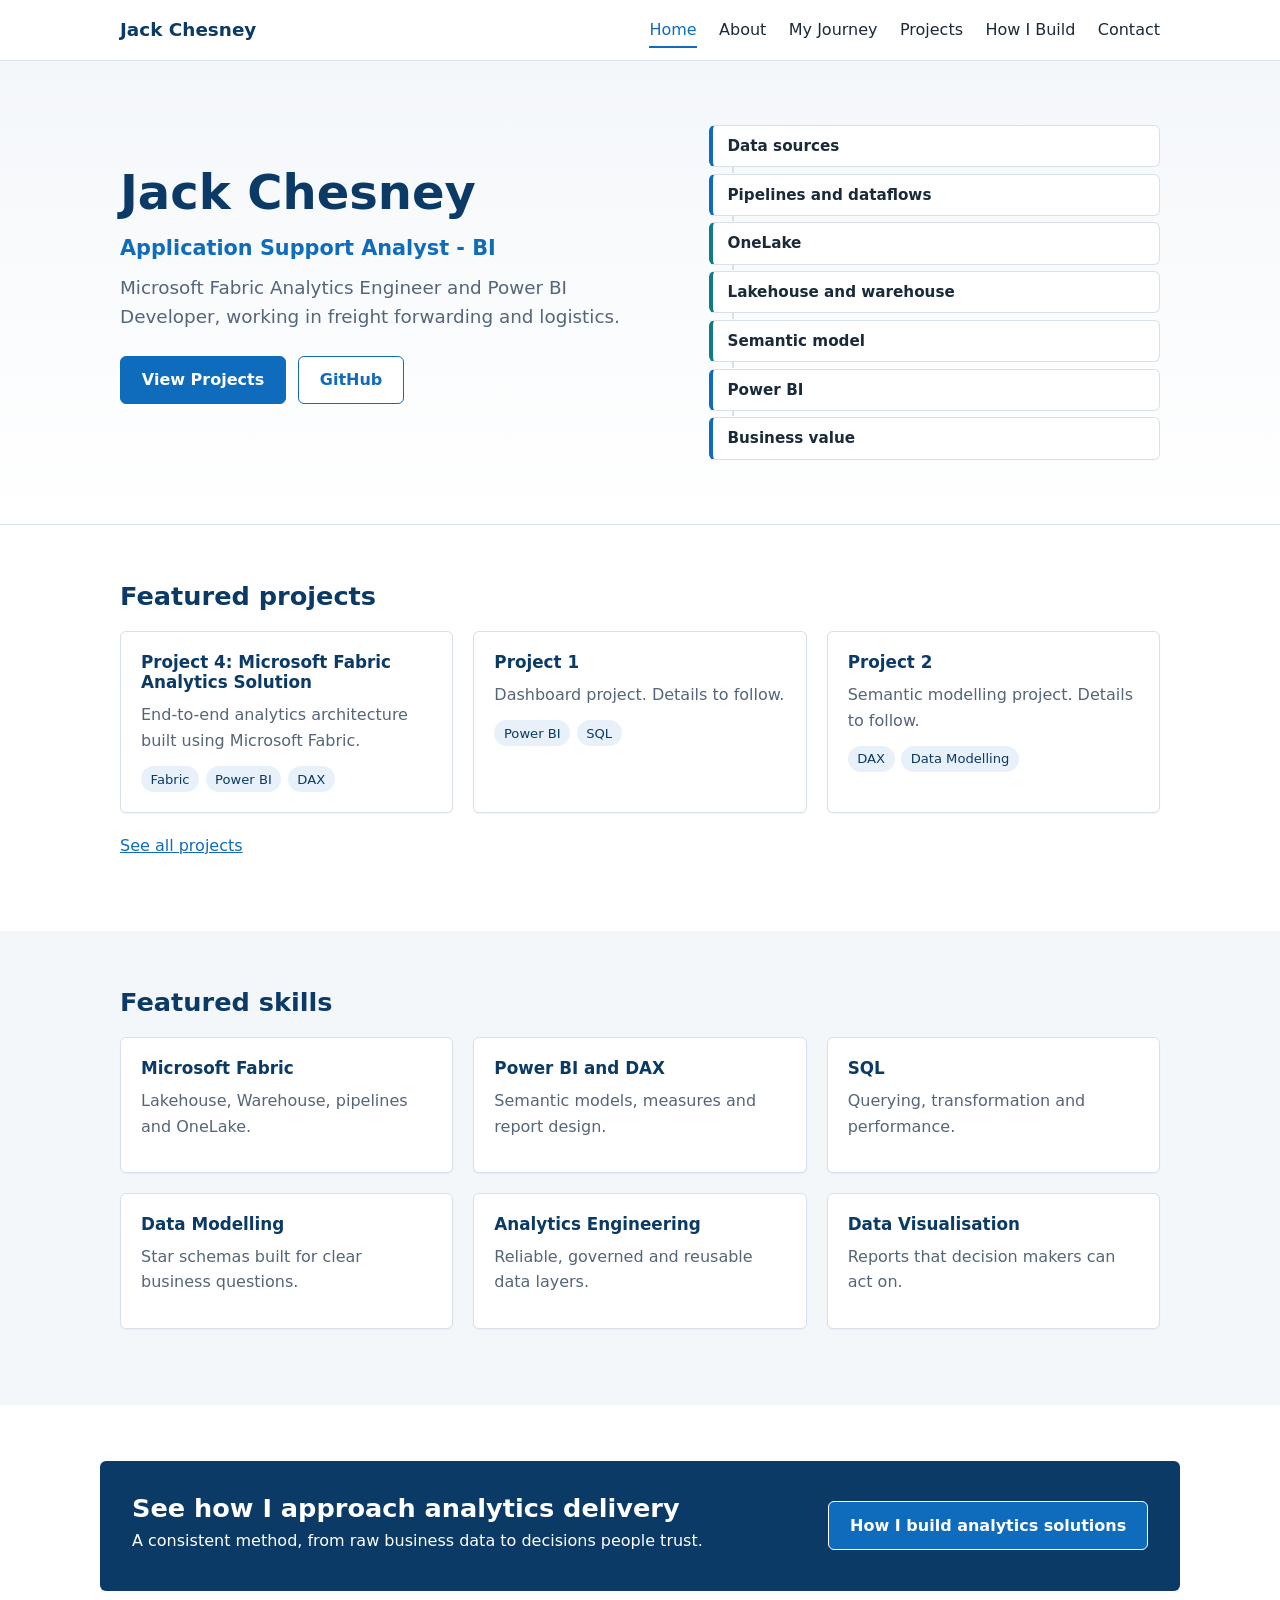
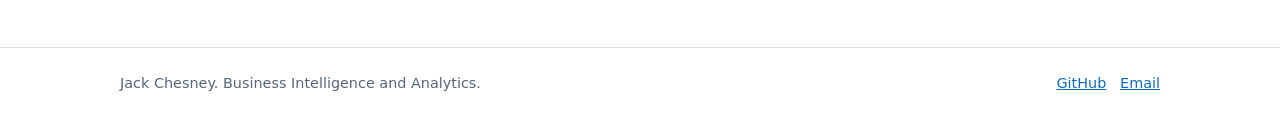
==== index.html @ 84daec4e "Add files via upload" ====
<!DOCTYPE html>
<html lang="en-GB"><head><meta charset="utf-8"><meta name="viewport" content="width=device-width, initial-scale=1">
<title>Home | Jack Chesney</title><meta name="description" content="Portfolio of Jack Chesney, BI and Analytics professional specialising in Microsoft Fabric and Power BI.">
<link rel="stylesheet" href="style.css"></head><body>
<a class="skip" href="#main">Skip to content</a>
<header class="site-header"><div class="wrap bar"><a class="brand" href="index.html">Jack Chesney</a>
<input type="checkbox" id="mt" class="mt"><label for="mt" class="mb" aria-label="Menu">Menu</label>
<nav aria-label="Main"><ul><li><a href="index.html" aria-current="page">Home</a></li><li><a href="about.html">About</a></li><li><a href="journey.html">My Journey</a></li><li><a href="projects.html">Projects</a></li><li><a href="solutions.html">How I Build</a></li><li><a href="contact.html">Contact</a></li></ul></nav></div></header>
<main id="main"><section class="hero"><div class="wrap hero-grid"><div>
<h1>Jack Chesney</h1><p class="role">Application Support Analyst - BI</p>
<p class="lead">Microsoft Fabric Analytics Engineer and Power BI Developer, working in freight forwarding and logistics.</p>
<p class="btns"><a class="btn primary" href="projects.html">View Projects</a><a class="btn" href="https://github.com/jches2002">GitHub</a></p></div>
<aside class="hero-flow" aria-label="Delivery flow"><ol><li>Data sources</li><li>Pipelines and dataflows</li><li>OneLake</li><li>Lakehouse and warehouse</li><li>Semantic model</li><li>Power BI</li><li>Business value</li></ol></aside></div></section>
<section class="section"><div class="wrap"><h2>Featured projects</h2><div class="grid g3"><article class="card"><h3>Project 4: Microsoft Fabric Analytics Solution</h3><p>End-to-end analytics architecture built using Microsoft Fabric.</p><ul class="tags"><li>Fabric</li><li>Power BI</li><li>DAX</li></ul></article><article class="card"><h3>Project 1</h3><p>Dashboard project. Details to follow.</p><ul class="tags"><li>Power BI</li><li>SQL</li></ul></article><article class="card"><h3>Project 2</h3><p>Semantic modelling project. Details to follow.</p><ul class="tags"><li>DAX</li><li>Data Modelling</li></ul></article></div><p><a href="projects.html">See all projects</a></p></div></section>
<section class="section alt"><div class="wrap"><h2>Featured skills</h2><div class="grid g3"><article class="card"><h3>Microsoft Fabric</h3><p>Lakehouse, Warehouse, pipelines and OneLake.</p></article><article class="card"><h3>Power BI and DAX</h3><p>Semantic models, measures and report design.</p></article><article class="card"><h3>SQL</h3><p>Querying, transformation and performance.</p></article><article class="card"><h3>Data Modelling</h3><p>Star schemas built for clear business questions.</p></article><article class="card"><h3>Analytics Engineering</h3><p>Reliable, governed and reusable data layers.</p></article><article class="card"><h3>Data Visualisation</h3><p>Reports that decision makers can act on.</p></article></div></div></section>
<section class="section"><div class="wrap cta"><div><h2>See how I approach analytics delivery</h2><p>A consistent method, from raw business data to decisions people trust.</p></div><a class="btn primary" href="solutions.html">How I build analytics solutions</a></div></section></main>
<footer class="site-footer"><div class="wrap"><p>Jack Chesney. Business Intelligence and Analytics.</p>
<p><a href="https://github.com/jches2002">GitHub</a> &nbsp; <a href="mailto:jrc.analytics@outlook.com">Email</a></p></div></footer>
</body></html>
---- style.css ----
:root{--ink:#1b2a3a;--muted:#55657a;--blue:#0f6cbd;--navy:#0b3a66;--teal:#0e7c86;--bg:#fff;--alt:#f4f7fa;--line:#d8e0e9;--r:6px;--font:"Segoe UI",system-ui,-apple-system,Roboto,Arial,sans-serif}
*{box-sizing:border-box}html{scroll-behavior:smooth}
body{margin:0;font-family:var(--font);color:var(--ink);background:var(--bg);line-height:1.6}
.wrap{max-width:1080px;margin:0 auto;padding:0 1.25rem}
h1,h2,h3{line-height:1.2;margin:0 0 .6rem;color:var(--navy)}h1{font-size:clamp(2rem,5vw,3rem);font-weight:600}h2{font-size:1.6rem;font-weight:600}h3{font-size:1.05rem;font-weight:600}
p{margin:0 0 1rem}a{color:var(--blue)}a:focus-visible,.btn:focus-visible,label:focus-visible{outline:3px solid var(--teal);outline-offset:2px}
.skip{position:absolute;left:-999px}.skip:focus{left:1rem;top:1rem;background:#fff;padding:.5rem;z-index:9}
.site-header{background:#fff;border-bottom:1px solid var(--line);position:sticky;top:0;z-index:5}
.bar{display:flex;align-items:center;justify-content:space-between;min-height:60px}
.brand{font-weight:600;font-size:1.15rem;color:var(--navy);text-decoration:none}
nav ul{display:flex;gap:1.4rem;list-style:none;margin:0;padding:0}
nav a{color:var(--ink);text-decoration:none;padding:.4rem 0;border-bottom:2px solid transparent}
nav a:hover,nav a[aria-current]{border-color:var(--blue);color:var(--blue)}
.mt,.mb{display:none}
.hero{background:linear-gradient(180deg,var(--alt),#fff);padding:4rem 0;border-bottom:1px solid var(--line)}
.hero-grid{display:grid;grid-template-columns:1.2fr 1fr;gap:3rem;align-items:center}
.role{font-size:1.3rem;color:var(--blue);font-weight:600;margin-bottom:.5rem}
.lead{font-size:1.15rem;color:var(--muted);max-width:60ch}.lead.sm{font-size:1rem}
.btns{display:flex;gap:.75rem;flex-wrap:wrap;margin-top:1.5rem}
.btn{display:inline-block;padding:.65rem 1.3rem;border:1px solid var(--blue);color:var(--blue);border-radius:var(--r);text-decoration:none;font-weight:600;background:#fff}
.btn.primary{background:var(--blue);color:#fff}.btn:hover{background:var(--navy);border-color:var(--navy);color:#fff}
.hero-flow ol{list-style:none;margin:0;padding:0;display:grid;gap:.4rem}
.hero-flow li,.arch li{background:#fff;border:1px solid var(--line);border-left:4px solid var(--blue);border-radius:var(--r);padding:.5rem .9rem;font-weight:600;font-size:.95rem;position:relative}
.hero-flow li:nth-child(n+3):nth-child(-n+5){border-left-color:var(--teal)}
.hero-flow li:not(:last-child)::after,.arch li:not(:last-child)::after{content:"";position:absolute;left:1.2rem;bottom:-.4rem;width:2px;height:.4rem;background:var(--line)}
.section{padding:3.5rem 0}.alt{background:var(--alt)}
.page-hero{background:var(--alt);border-bottom:1px solid var(--line);padding:3rem 0 2.5rem}
.grid{display:grid;gap:1.25rem;margin:1.25rem 0}.g3{grid-template-columns:repeat(auto-fit,minmax(260px,1fr))}
.card{background:#fff;border:1px solid var(--line);border-radius:var(--r);padding:1.25rem;box-shadow:0 1px 2px rgba(11,58,102,.06)}
.card p{color:var(--muted);margin:0}.card h3+p{margin-bottom:.8rem}
.tags{list-style:none;display:flex;flex-wrap:wrap;gap:.4rem;padding:0;margin:.8rem 0 0}
.tags li{background:#e8f1fa;color:var(--navy);font-size:.82rem;padding:.15rem .6rem;border-radius:99px}
.cta{display:flex;justify-content:space-between;align-items:center;gap:1.5rem;flex-wrap:wrap;background:var(--navy);color:#fff;border-radius:var(--r);padding:2rem}
.cta h2,.cta p{color:#fff;margin:0 0 .3rem}.cta .btn{border-color:#fff}
.prose{max-width:70ch}.prose h2{margin-top:2rem}
.timeline{list-style:none;margin:0;padding:0 0 0 2rem;border-left:2px solid var(--blue);max-width:720px}
.timeline li{position:relative;margin-bottom:1.25rem}
.timeline .dot{position:absolute;left:calc(-2rem - 7px);top:1.4rem;width:12px;height:12px;border-radius:50%;background:var(--blue);border:2px solid #fff;box-shadow:0 0 0 1px var(--blue)}
.timeline .goal .card{border-style:dashed;border-color:var(--teal)}.timeline .goal .dot{background:#fff;box-shadow:0 0 0 1px var(--teal)}
.stack{display:grid;gap:1.5rem}
.project{display:grid;grid-template-columns:1fr 1.3fr;gap:1.5rem;padding:1rem}
.project.featured{border-color:var(--blue);border-width:2px}
.shots{display:grid;gap:.75rem}
.ph{display:grid;place-items:center;min-height:130px;border:1px dashed var(--line);border-radius:var(--r);background:var(--alt);color:var(--muted);font-size:.9rem}
dt{font-weight:600;color:var(--navy);margin-top:.6rem}dd{margin:0;color:var(--muted)}
.process{list-style:none;padding:0;margin:1.5rem 0 0;display:grid;gap:1rem;position:relative}
.stage{display:grid;grid-template-columns:44px 1fr;gap:1rem;align-items:start}
.n{width:44px;height:44px;border-radius:50%;background:var(--blue);color:#fff;display:grid;place-items:center;font-weight:600;position:relative;z-index:1}
.stage:not(:last-child) .n::after{content:"";position:absolute;top:44px;left:50%;width:2px;height:calc(100% + 3.2rem);background:var(--line);transform:translateX(-50%);z-index:-1}
.arch{list-style:none;padding:0;margin:1.5rem 0 0;display:flex;flex-wrap:wrap;gap:.6rem;align-items:stretch}
.arch li{flex:1 1 130px;text-align:center;border-left-width:1px;border-top:4px solid var(--blue);padding:1rem .6rem}
.arch li:nth-child(n+3):nth-child(-n+5){border-top-color:var(--teal)}.arch li:last-child{background:var(--navy);color:#fff;border-color:var(--navy)}
.arch li::after{display:none}
.site-footer{border-top:1px solid var(--line);padding:1.5rem 0;color:var(--muted);font-size:.9rem}
.site-footer .wrap{display:flex;justify-content:space-between;flex-wrap:wrap;gap:.5rem}.site-footer p{margin:0}
@media(max-width:800px){
.hero-grid,.project{grid-template-columns:1fr}.hero{padding:2.5rem 0}
.mb{display:block;padding:.4rem .9rem;border:1px solid var(--line);border-radius:var(--r);cursor:pointer;font-weight:600}
nav{display:none;position:absolute;top:60px;left:0;right:0;background:#fff;border-bottom:1px solid var(--line);padding:.75rem 1.25rem}
nav ul{flex-direction:column;gap:.5rem}.mt:checked~nav{display:block}
.arch li{flex-basis:100%}}
@media(prefers-reduced-motion:reduce){html{scroll-behavior:auto}}
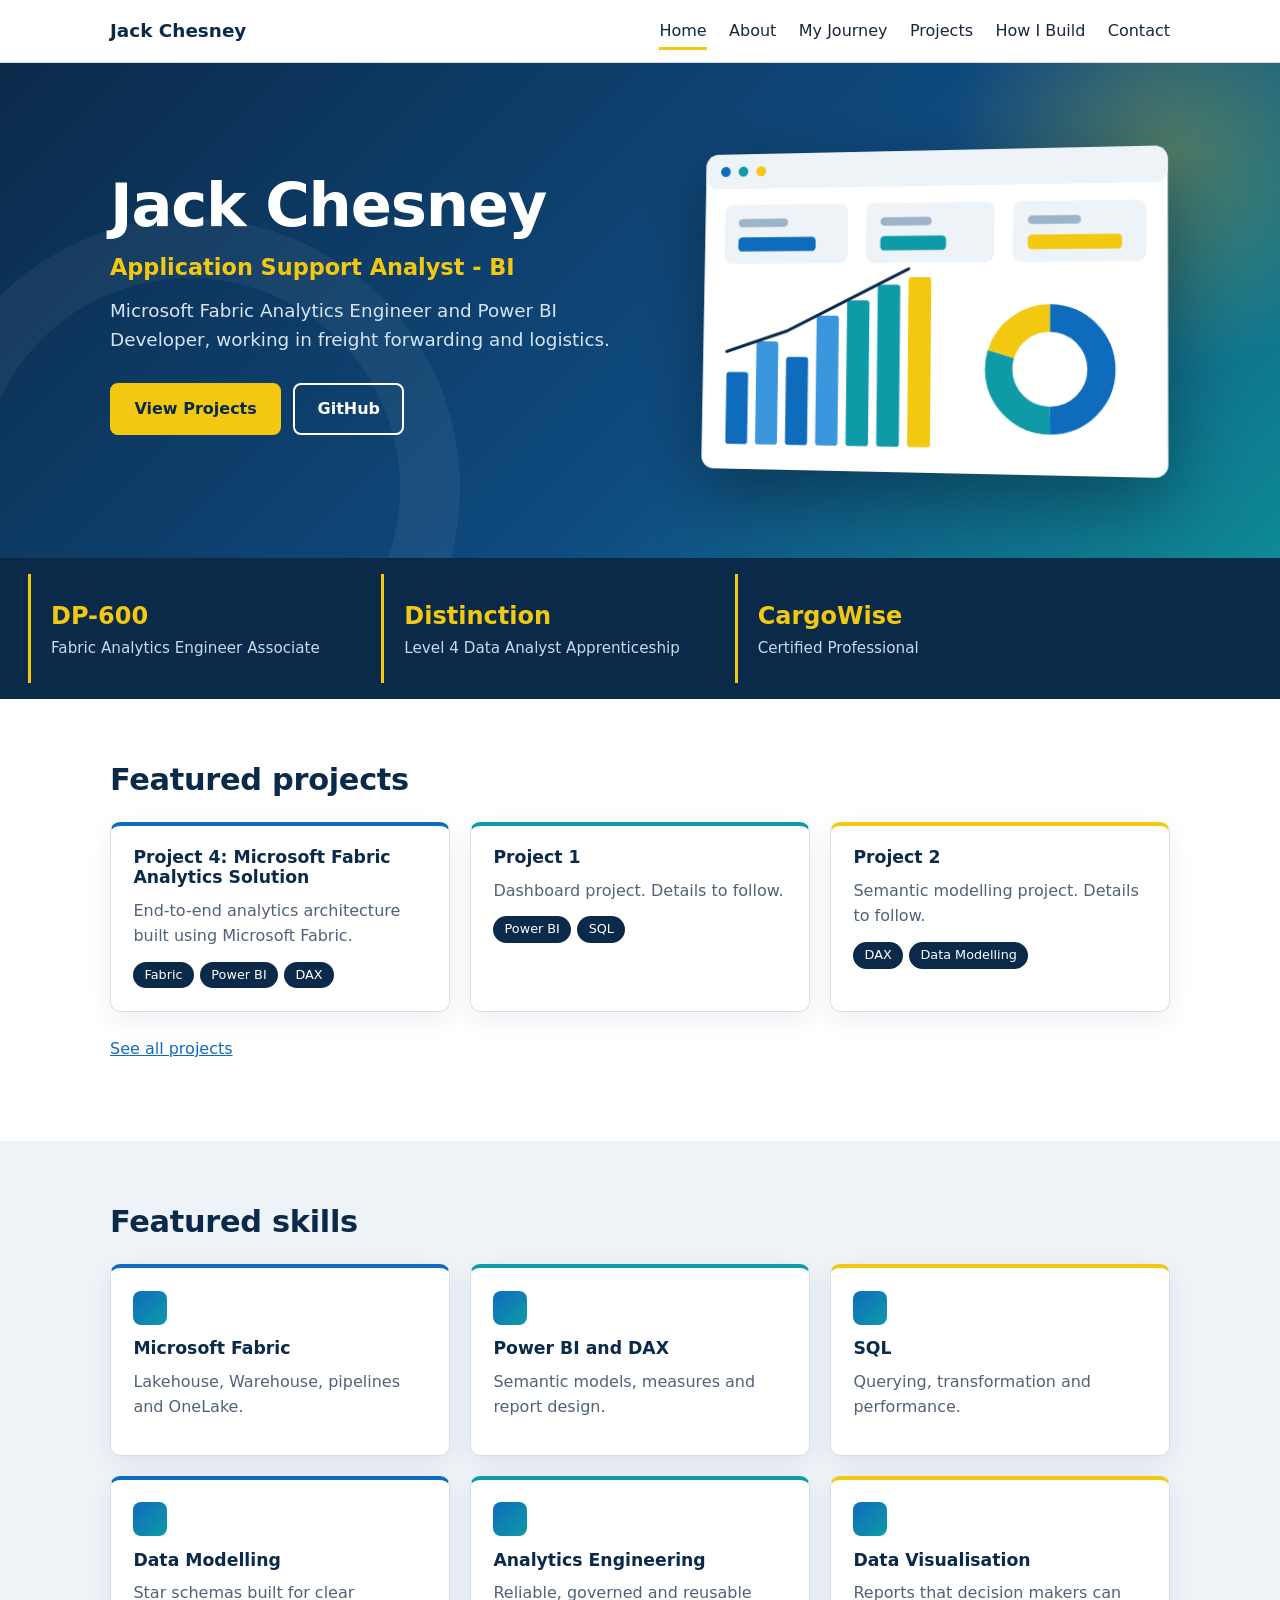
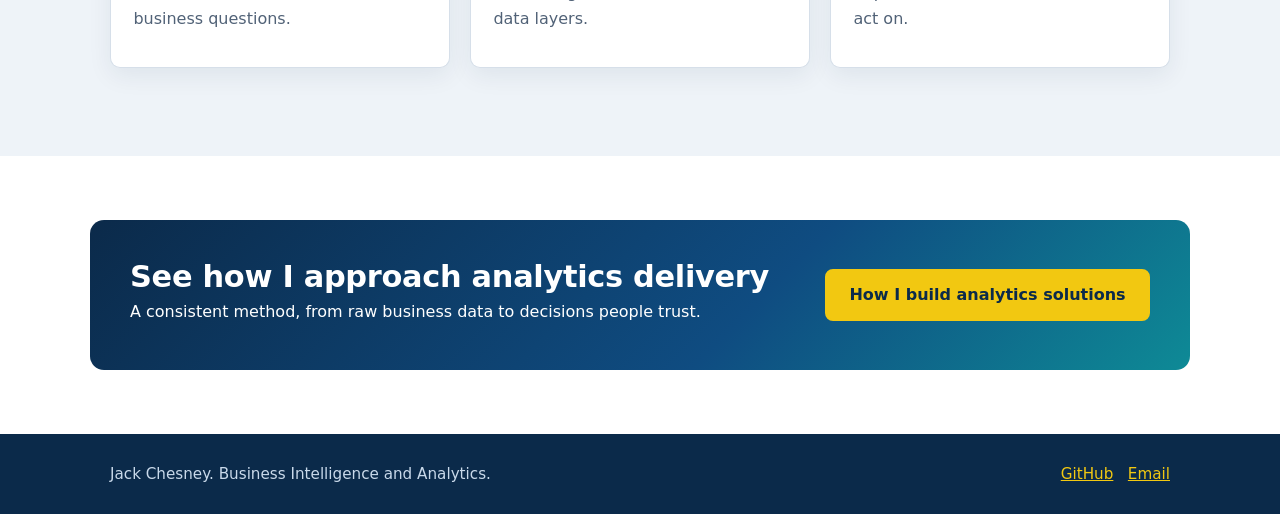
==== commit 50f4a255: "Add files via upload" ====
--- a/index.html
+++ b/index.html
@@ -10,7 +10,14 @@
 <h1>Jack Chesney</h1><p class="role">Application Support Analyst - BI</p>
 <p class="lead">Microsoft Fabric Analytics Engineer and Power BI Developer, working in freight forwarding and logistics.</p>
 <p class="btns"><a class="btn primary" href="projects.html">View Projects</a><a class="btn" href="https://github.com/jches2002">GitHub</a></p></div>
-<aside class="hero-flow" aria-label="Delivery flow"><ol><li>Data sources</li><li>Pipelines and dataflows</li><li>OneLake</li><li>Lakehouse and warehouse</li><li>Semantic model</li><li>Power BI</li><li>Business value</li></ol></aside></div></section>
+<div class="mock" aria-hidden="true"><svg viewBox="0 0 460 320" role="img"><rect x="6" y="6" width="448" height="308" rx="12" fill="#fff"/><rect x="6" y="6" width="448" height="34" rx="12" fill="#eef3f8"/><circle cx="26" cy="23" r="5" fill="#0f6cbd"/><circle cx="44" cy="23" r="5" fill="#0e9aa7"/><circle cx="62" cy="23" r="5" fill="#f2c811"/>
+<g><rect x="26" y="56" width="124" height="58" rx="8" fill="#eef3f8"/><rect x="40" y="70" width="50" height="8" rx="4" fill="#9db3c9"/><rect x="40" y="88" width="78" height="14" rx="4" fill="#0f6cbd"/>
+<rect x="168" y="56" width="124" height="58" rx="8" fill="#eef3f8"/><rect x="182" y="70" width="50" height="8" rx="4" fill="#9db3c9"/><rect x="182" y="88" width="64" height="14" rx="4" fill="#0e9aa7"/>
+<rect x="310" y="56" width="124" height="58" rx="8" fill="#eef3f8"/><rect x="324" y="70" width="50" height="8" rx="4" fill="#9db3c9"/><rect x="324" y="88" width="88" height="14" rx="4" fill="#f2c811"/></g>
+<g><rect x="30" y="220" width="22" height="70" rx="3" fill="#0f6cbd"/><rect x="60" y="190" width="22" height="100" rx="3" fill="#3a96dd"/><rect x="90" y="205" width="22" height="85" rx="3" fill="#0f6cbd"/><rect x="120" y="165" width="22" height="125" rx="3" fill="#3a96dd"/><rect x="150" y="150" width="22" height="140" rx="3" fill="#0e9aa7"/><rect x="180" y="135" width="22" height="155" rx="3" fill="#0e9aa7"/><rect x="210" y="128" width="22" height="162" rx="3" fill="#f2c811"/></g>
+<polyline points="30,200 90,180 150,150 210,120" fill="none" stroke="#0b2a4a" stroke-width="3" stroke-linecap="round"/>
+<g transform="rotate(-90 345 215)" fill="none" stroke-width="26"><circle cx="345" cy="215" r="48" stroke="#0f6cbd" stroke-dasharray="150 302"/><circle cx="345" cy="215" r="48" stroke="#0e9aa7" stroke-dasharray="90 302" stroke-dashoffset="-150"/><circle cx="345" cy="215" r="48" stroke="#f2c811" stroke-dasharray="62 302" stroke-dashoffset="-240"/></g></svg></div></div></section>
+<section class="stats"><div class="wrap grid g3"><div><strong>DP-600</strong><span>Fabric Analytics Engineer Associate</span></div><div><strong>Distinction</strong><span>Level 4 Data Analyst Apprenticeship</span></div><div><strong>CargoWise</strong><span>Certified Professional</span></div></div></section>
 <section class="section"><div class="wrap"><h2>Featured projects</h2><div class="grid g3"><article class="card"><h3>Project 4: Microsoft Fabric Analytics Solution</h3><p>End-to-end analytics architecture built using Microsoft Fabric.</p><ul class="tags"><li>Fabric</li><li>Power BI</li><li>DAX</li></ul></article><article class="card"><h3>Project 1</h3><p>Dashboard project. Details to follow.</p><ul class="tags"><li>Power BI</li><li>SQL</li></ul></article><article class="card"><h3>Project 2</h3><p>Semantic modelling project. Details to follow.</p><ul class="tags"><li>DAX</li><li>Data Modelling</li></ul></article></div><p><a href="projects.html">See all projects</a></p></div></section>
 <section class="section alt"><div class="wrap"><h2>Featured skills</h2><div class="grid g3"><article class="card"><h3>Microsoft Fabric</h3><p>Lakehouse, Warehouse, pipelines and OneLake.</p></article><article class="card"><h3>Power BI and DAX</h3><p>Semantic models, measures and report design.</p></article><article class="card"><h3>SQL</h3><p>Querying, transformation and performance.</p></article><article class="card"><h3>Data Modelling</h3><p>Star schemas built for clear business questions.</p></article><article class="card"><h3>Analytics Engineering</h3><p>Reliable, governed and reusable data layers.</p></article><article class="card"><h3>Data Visualisation</h3><p>Reports that decision makers can act on.</p></article></div></div></section>
 <section class="section"><div class="wrap cta"><div><h2>See how I approach analytics delivery</h2><p>A consistent method, from raw business data to decisions people trust.</p></div><a class="btn primary" href="solutions.html">How I build analytics solutions</a></div></section></main>
--- a/style.css
+++ b/style.css
@@ -1,62 +1,72 @@
-:root{--ink:#1b2a3a;--muted:#55657a;--blue:#0f6cbd;--navy:#0b3a66;--teal:#0e7c86;--bg:#fff;--alt:#f4f7fa;--line:#d8e0e9;--r:6px;--font:"Segoe UI",system-ui,-apple-system,Roboto,Arial,sans-serif}
+:root{--ink:#17283b;--muted:#516277;--navy:#0b2a4a;--blue:#0f6cbd;--sky:#3a96dd;--teal:#0e9aa7;--gold:#f2c811;--alt:#eef3f8;--line:#d6dfe9;--r:10px;--font:"Segoe UI",system-ui,-apple-system,Roboto,Arial,sans-serif;--grad:linear-gradient(135deg,#0b2a4a 0%,#0f4c81 60%,#0e8a96 100%)}
 *{box-sizing:border-box}html{scroll-behavior:smooth}
-body{margin:0;font-family:var(--font);color:var(--ink);background:var(--bg);line-height:1.6}
-.wrap{max-width:1080px;margin:0 auto;padding:0 1.25rem}
-h1,h2,h3{line-height:1.2;margin:0 0 .6rem;color:var(--navy)}h1{font-size:clamp(2rem,5vw,3rem);font-weight:600}h2{font-size:1.6rem;font-weight:600}h3{font-size:1.05rem;font-weight:600}
-p{margin:0 0 1rem}a{color:var(--blue)}a:focus-visible,.btn:focus-visible,label:focus-visible{outline:3px solid var(--teal);outline-offset:2px}
+body{margin:0;font-family:var(--font);color:var(--ink);background:#fff;line-height:1.6}
+.wrap{max-width:1100px;margin:0 auto;padding:0 1.25rem}
+h1,h2,h3{line-height:1.15;margin:0 0 .6rem;color:var(--navy)}h1{font-size:clamp(2.4rem,6vw,3.8rem);font-weight:700;letter-spacing:-.02em}h2{font-size:1.9rem;font-weight:700;letter-spacing:-.01em}h3{font-size:1.08rem;font-weight:600}
+p{margin:0 0 1rem}a{color:var(--blue)}a:focus-visible,.btn:focus-visible,label:focus-visible{outline:3px solid var(--gold);outline-offset:2px}
 .skip{position:absolute;left:-999px}.skip:focus{left:1rem;top:1rem;background:#fff;padding:.5rem;z-index:9}
 .site-header{background:#fff;border-bottom:1px solid var(--line);position:sticky;top:0;z-index:5}
-.bar{display:flex;align-items:center;justify-content:space-between;min-height:60px}
-.brand{font-weight:600;font-size:1.15rem;color:var(--navy);text-decoration:none}
+.bar{display:flex;align-items:center;justify-content:space-between;min-height:62px}
+.brand{font-weight:700;font-size:1.15rem;color:var(--navy);text-decoration:none}
 nav ul{display:flex;gap:1.4rem;list-style:none;margin:0;padding:0}
-nav a{color:var(--ink);text-decoration:none;padding:.4rem 0;border-bottom:2px solid transparent}
-nav a:hover,nav a[aria-current]{border-color:var(--blue);color:var(--blue)}
+nav a{color:var(--ink);text-decoration:none;padding:.4rem 0;border-bottom:3px solid transparent;font-weight:500}
+nav a:hover,nav a[aria-current]{border-color:var(--gold);color:var(--navy)}
 .mt,.mb{display:none}
-.hero{background:linear-gradient(180deg,var(--alt),#fff);padding:4rem 0;border-bottom:1px solid var(--line)}
-.hero-grid{display:grid;grid-template-columns:1.2fr 1fr;gap:3rem;align-items:center}
-.role{font-size:1.3rem;color:var(--blue);font-weight:600;margin-bottom:.5rem}
+.hero,.page-hero{background:var(--grad);color:#fff;position:relative;overflow:hidden}
+.hero::before,.page-hero::before{content:"";position:absolute;right:-120px;top:-140px;width:460px;height:460px;border-radius:50%;background:radial-gradient(circle,rgba(242,200,17,.28),transparent 68%)}
+.hero::after,.page-hero::after{content:"";position:absolute;left:-80px;bottom:-200px;width:420px;height:420px;border-radius:50%;border:60px solid rgba(255,255,255,.05)}
+.hero .wrap,.page-hero .wrap{position:relative;z-index:1}
+.hero h1,.page-hero h1{color:#fff}.hero{padding:5rem 0}.page-hero{padding:4rem 0 3.5rem}
+.hero-grid{display:grid;grid-template-columns:1.1fr 1fr;gap:3rem;align-items:center}
+.role{font-size:1.4rem;color:var(--gold);font-weight:600;margin-bottom:.6rem}
 .lead{font-size:1.15rem;color:var(--muted);max-width:60ch}.lead.sm{font-size:1rem}
-.btns{display:flex;gap:.75rem;flex-wrap:wrap;margin-top:1.5rem}
-.btn{display:inline-block;padding:.65rem 1.3rem;border:1px solid var(--blue);color:var(--blue);border-radius:var(--r);text-decoration:none;font-weight:600;background:#fff}
-.btn.primary{background:var(--blue);color:#fff}.btn:hover{background:var(--navy);border-color:var(--navy);color:#fff}
-.hero-flow ol{list-style:none;margin:0;padding:0;display:grid;gap:.4rem}
-.hero-flow li,.arch li{background:#fff;border:1px solid var(--line);border-left:4px solid var(--blue);border-radius:var(--r);padding:.5rem .9rem;font-weight:600;font-size:.95rem;position:relative}
-.hero-flow li:nth-child(n+3):nth-child(-n+5){border-left-color:var(--teal)}
-.hero-flow li:not(:last-child)::after,.arch li:not(:last-child)::after{content:"";position:absolute;left:1.2rem;bottom:-.4rem;width:2px;height:.4rem;background:var(--line)}
-.section{padding:3.5rem 0}.alt{background:var(--alt)}
-.page-hero{background:var(--alt);border-bottom:1px solid var(--line);padding:3rem 0 2.5rem}
-.grid{display:grid;gap:1.25rem;margin:1.25rem 0}.g3{grid-template-columns:repeat(auto-fit,minmax(260px,1fr))}
-.card{background:#fff;border:1px solid var(--line);border-radius:var(--r);padding:1.25rem;box-shadow:0 1px 2px rgba(11,58,102,.06)}
+.hero .lead,.page-hero .lead{color:#d6e4f2}
+.btns{display:flex;gap:.75rem;flex-wrap:wrap;margin-top:1.75rem}
+.btn{display:inline-block;padding:.7rem 1.4rem;border:2px solid var(--blue);color:var(--blue);border-radius:8px;text-decoration:none;font-weight:600;background:transparent}
+.btn.primary{background:var(--gold);border-color:var(--gold);color:var(--navy)}
+.hero .btn:not(.primary),.cta .btn:not(.primary){border-color:#fff;color:#fff}
+.btn:hover{transform:translateY(-2px);box-shadow:0 6px 16px rgba(0,0,0,.18)}
+.mock{transform:perspective(1200px) rotateY(-9deg) rotateX(3deg);filter:drop-shadow(0 24px 36px rgba(0,0,0,.35))}.mock svg{width:100%;height:auto;display:block}
+.stats{background:var(--navy);color:#fff}.stats .grid{margin:0;gap:0}
+.stats .wrap>div{padding:1.4rem 1.25rem;border-left:3px solid var(--gold);margin:1rem .5rem}
+.stats strong{display:block;font-size:1.5rem;color:var(--gold)}.stats span{color:#c9d9ea;font-size:.95rem}
+.section{padding:4rem 0}.alt{background:var(--alt)}
+.grid{display:grid;gap:1.25rem;margin:1.5rem 0}.g3{grid-template-columns:repeat(auto-fit,minmax(260px,1fr))}
+.card{background:#fff;border:1px solid var(--line);border-top:4px solid var(--blue);border-radius:var(--r);padding:1.4rem;box-shadow:0 8px 24px rgba(11,42,74,.07)}
+.grid>.card:nth-child(3n+2){border-top-color:var(--teal)}.grid>.card:nth-child(3n){border-top-color:var(--gold)}
+.alt .grid>.card::before{content:"";display:block;width:34px;height:34px;border-radius:8px;margin-bottom:.9rem;background:linear-gradient(135deg,var(--blue),var(--teal))}
 .card p{color:var(--muted);margin:0}.card h3+p{margin-bottom:.8rem}
 .tags{list-style:none;display:flex;flex-wrap:wrap;gap:.4rem;padding:0;margin:.8rem 0 0}
-.tags li{background:#e8f1fa;color:var(--navy);font-size:.82rem;padding:.15rem .6rem;border-radius:99px}
-.cta{display:flex;justify-content:space-between;align-items:center;gap:1.5rem;flex-wrap:wrap;background:var(--navy);color:#fff;border-radius:var(--r);padding:2rem}
-.cta h2,.cta p{color:#fff;margin:0 0 .3rem}.cta .btn{border-color:#fff}
-.prose{max-width:70ch}.prose h2{margin-top:2rem}
-.timeline{list-style:none;margin:0;padding:0 0 0 2rem;border-left:2px solid var(--blue);max-width:720px}
-.timeline li{position:relative;margin-bottom:1.25rem}
-.timeline .dot{position:absolute;left:calc(-2rem - 7px);top:1.4rem;width:12px;height:12px;border-radius:50%;background:var(--blue);border:2px solid #fff;box-shadow:0 0 0 1px var(--blue)}
-.timeline .goal .card{border-style:dashed;border-color:var(--teal)}.timeline .goal .dot{background:#fff;box-shadow:0 0 0 1px var(--teal)}
-.stack{display:grid;gap:1.5rem}
-.project{display:grid;grid-template-columns:1fr 1.3fr;gap:1.5rem;padding:1rem}
-.project.featured{border-color:var(--blue);border-width:2px}
+.tags li{background:var(--navy);color:#fff;font-size:.8rem;padding:.2rem .7rem;border-radius:99px}
+.cta{display:flex;justify-content:space-between;align-items:center;gap:1.5rem;flex-wrap:wrap;background:var(--grad);border-radius:14px;padding:2.5rem}
+.cta h2,.cta p{color:#fff;margin:0 0 .3rem}
+.prose{max-width:68ch;font-size:1.05rem}.prose h2{margin-top:2.2rem;padding-left:.8rem;border-left:5px solid var(--gold)}
+.timeline{list-style:none;margin:0;padding:0 0 0 2.5rem;border-left:4px solid;border-image:linear-gradient(var(--blue),var(--teal)) 1;max-width:760px}
+.timeline li{position:relative;margin-bottom:1.4rem}
+.timeline .dot{position:absolute;left:calc(-2.5rem - 12px);top:1.2rem;width:20px;height:20px;border-radius:50%;background:var(--blue);border:4px solid #fff;box-shadow:0 0 0 2px var(--blue)}
+.timeline li:nth-child(n+4) .dot{background:var(--teal);box-shadow:0 0 0 2px var(--teal)}
+.timeline .goal .card{border-style:dashed;border-color:var(--gold);background:#fffbe6}.timeline .goal .dot{background:var(--gold);box-shadow:0 0 0 2px var(--gold)}
+.stack{display:grid;gap:1.75rem}
+.project{display:grid;grid-template-columns:1fr 1.3fr;gap:1.5rem;padding:1.25rem}
+.project.featured{border-top-color:var(--gold);box-shadow:0 12px 36px rgba(15,108,189,.2)}
 .shots{display:grid;gap:.75rem}
-.ph{display:grid;place-items:center;min-height:130px;border:1px dashed var(--line);border-radius:var(--r);background:var(--alt);color:var(--muted);font-size:.9rem}
+.ph{display:grid;place-items:center;min-height:140px;border-radius:8px;background:repeating-linear-gradient(135deg,#eef3f8 0 12px,#e3ebf3 12px 24px);color:var(--muted);font-size:.9rem;border:1px dashed #b7c6d6}
 dt{font-weight:600;color:var(--navy);margin-top:.6rem}dd{margin:0;color:var(--muted)}
-.process{list-style:none;padding:0;margin:1.5rem 0 0;display:grid;gap:1rem;position:relative}
-.stage{display:grid;grid-template-columns:44px 1fr;gap:1rem;align-items:start}
-.n{width:44px;height:44px;border-radius:50%;background:var(--blue);color:#fff;display:grid;place-items:center;font-weight:600;position:relative;z-index:1}
-.stage:not(:last-child) .n::after{content:"";position:absolute;top:44px;left:50%;width:2px;height:calc(100% + 3.2rem);background:var(--line);transform:translateX(-50%);z-index:-1}
-.arch{list-style:none;padding:0;margin:1.5rem 0 0;display:flex;flex-wrap:wrap;gap:.6rem;align-items:stretch}
-.arch li{flex:1 1 130px;text-align:center;border-left-width:1px;border-top:4px solid var(--blue);padding:1rem .6rem}
-.arch li:nth-child(n+3):nth-child(-n+5){border-top-color:var(--teal)}.arch li:last-child{background:var(--navy);color:#fff;border-color:var(--navy)}
-.arch li::after{display:none}
-.site-footer{border-top:1px solid var(--line);padding:1.5rem 0;color:var(--muted);font-size:.9rem}
+.process{list-style:none;padding:0;margin:2rem 0 0;display:grid;gap:1.25rem}
+.stage{display:grid;grid-template-columns:56px 1fr;gap:1.25rem;align-items:start}
+.n{width:56px;height:56px;border-radius:14px;background:var(--grad);color:var(--gold);display:grid;place-items:center;font-weight:700;font-size:1.5rem;position:relative;box-shadow:0 6px 14px rgba(11,42,74,.3)}
+.stage:not(:last-child) .n::after{content:"";position:absolute;top:56px;left:50%;width:3px;height:calc(100% + 1.2rem);background:linear-gradient(var(--teal),var(--line));transform:translateX(-50%);z-index:-1}
+.stage .card{border-top-width:1px;border-left:5px solid var(--blue)}.stage:nth-child(n+3):nth-child(-n+5) .card{border-left-color:var(--teal)}.stage:nth-child(n+6) .card{border-left-color:var(--gold)}
+.arch{list-style:none;padding:0;margin:2rem 0 0;display:flex;gap:0}
+.arch li{flex:1;min-height:92px;display:grid;place-items:center;text-align:center;padding:.6rem 1.6rem .6rem 2rem;margin-right:-14px;color:#fff;font-weight:600;font-size:.95rem;clip-path:polygon(0 0,calc(100% - 22px) 0,100% 50%,calc(100% - 22px) 100%,0 100%,22px 50%);background:var(--blue)}
+.arch li:first-child{clip-path:polygon(0 0,calc(100% - 22px) 0,100% 50%,calc(100% - 22px) 100%,0 100%)}
+.arch li:nth-child(2){background:#1a7fcf}.arch li:nth-child(3){background:#1494b8}.arch li:nth-child(4){background:var(--teal)}.arch li:nth-child(5){background:#0b8a7e}.arch li:nth-child(6){background:var(--navy)}.arch li:last-child{background:var(--gold);color:var(--navy);margin-right:0}
+.site-footer{background:var(--navy);color:#c9d9ea;padding:1.75rem 0;font-size:.95rem}.site-footer a{color:var(--gold)}
 .site-footer .wrap{display:flex;justify-content:space-between;flex-wrap:wrap;gap:.5rem}.site-footer p{margin:0}
+@media(max-width:900px){.arch{flex-direction:column;gap:.5rem}.arch li,.arch li:first-child{clip-path:none;margin:0;min-height:56px;border-radius:8px}}
 @media(max-width:800px){
-.hero-grid,.project{grid-template-columns:1fr}.hero{padding:2.5rem 0}
-.mb{display:block;padding:.4rem .9rem;border:1px solid var(--line);border-radius:var(--r);cursor:pointer;font-weight:600}
-nav{display:none;position:absolute;top:60px;left:0;right:0;background:#fff;border-bottom:1px solid var(--line);padding:.75rem 1.25rem}
-nav ul{flex-direction:column;gap:.5rem}.mt:checked~nav{display:block}
-.arch li{flex-basis:100%}}
-@media(prefers-reduced-motion:reduce){html{scroll-behavior:auto}}
+.hero-grid,.project{grid-template-columns:1fr}.hero{padding:3rem 0}.mock{transform:none}
+.mb{display:block;padding:.4rem .9rem;border:1px solid var(--line);border-radius:8px;cursor:pointer;font-weight:600}
+nav{display:none;position:absolute;top:62px;left:0;right:0;background:#fff;border-bottom:1px solid var(--line);padding:.75rem 1.25rem}
+nav ul{flex-direction:column;gap:.5rem}.mt:checked~nav{display:block}}
+@media(prefers-reduced-motion:reduce){html{scroll-behavior:auto}.btn:hover{transform:none}}
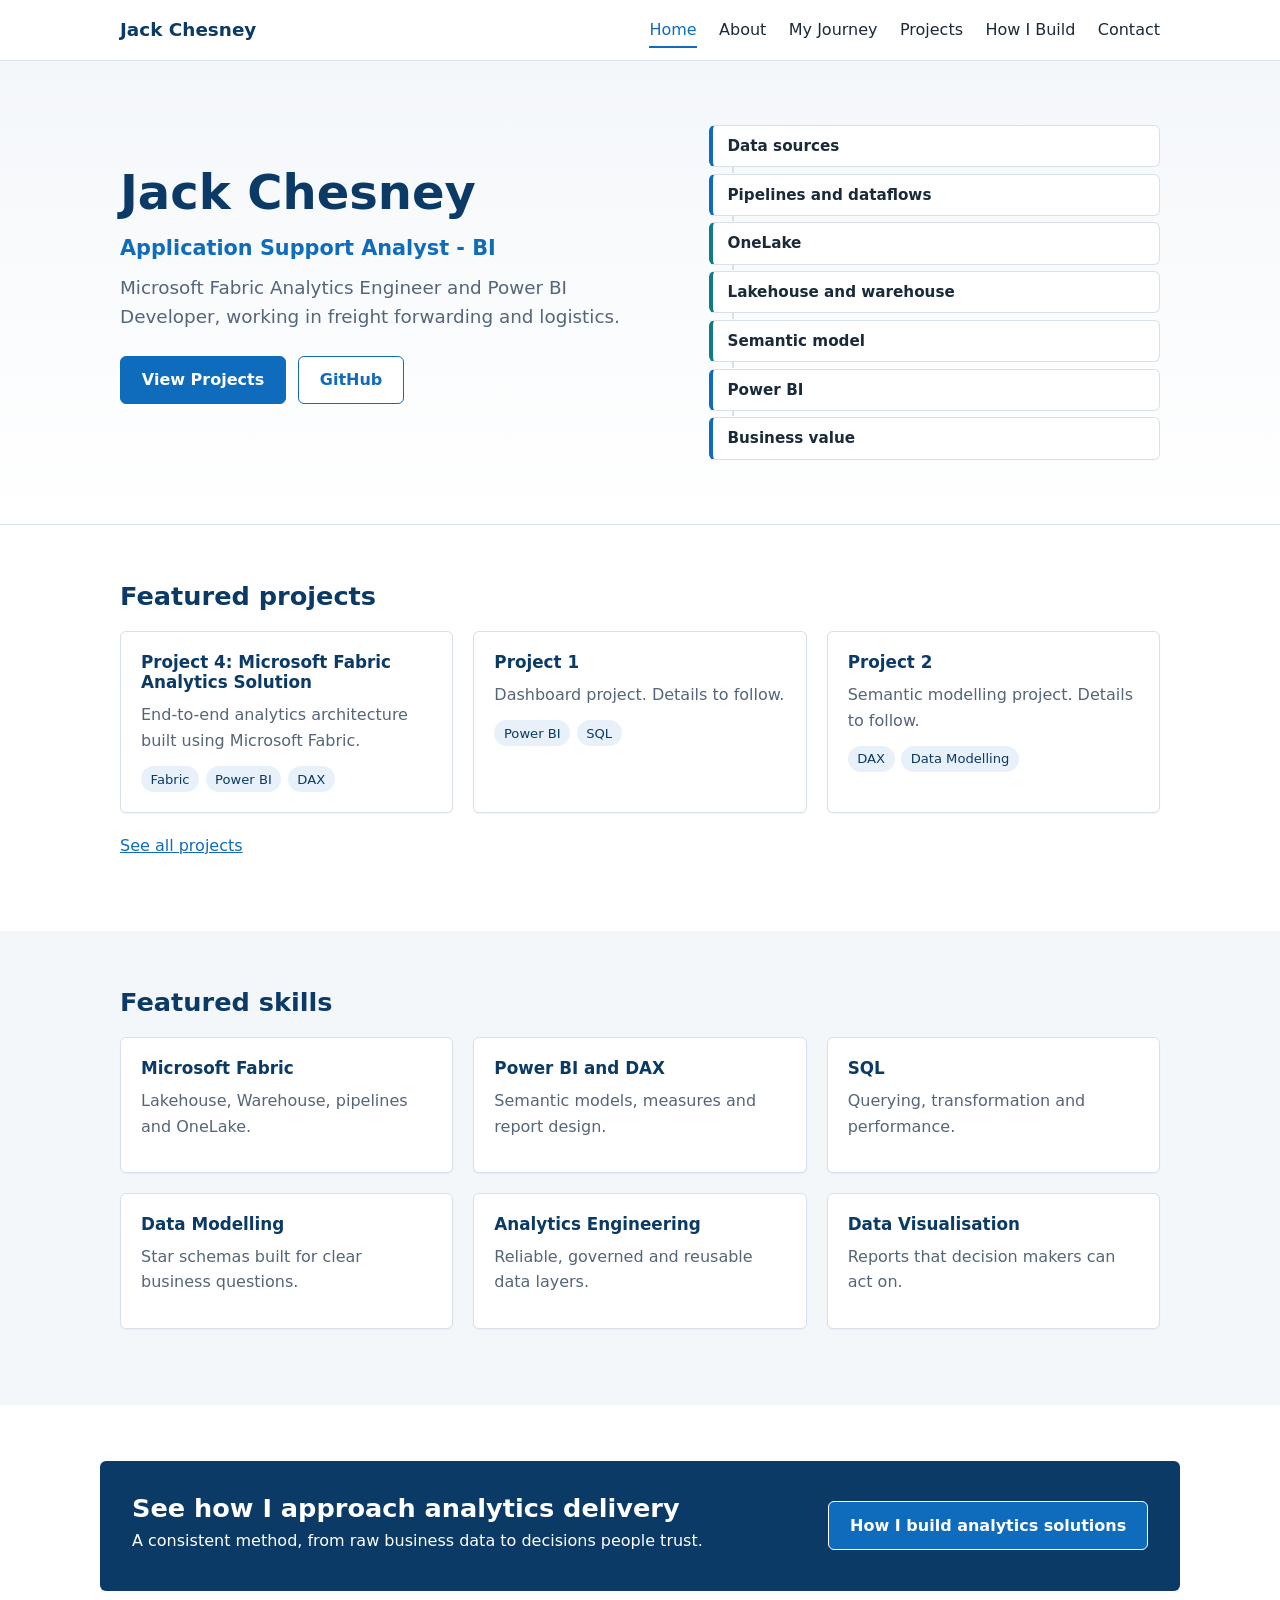
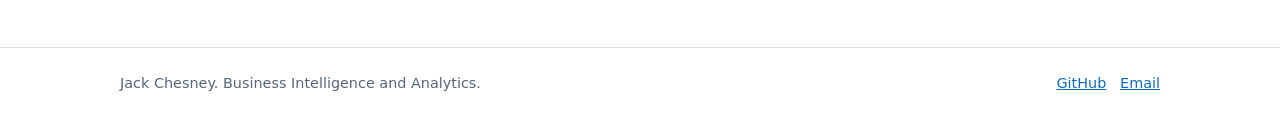
==== commit c73f66d3: "Add files via upload" ====
--- a/index.html
+++ b/index.html
@@ -10,14 +10,7 @@
 <h1>Jack Chesney</h1><p class="role">Application Support Analyst - BI</p>
 <p class="lead">Microsoft Fabric Analytics Engineer and Power BI Developer, working in freight forwarding and logistics.</p>
 <p class="btns"><a class="btn primary" href="projects.html">View Projects</a><a class="btn" href="https://github.com/jches2002">GitHub</a></p></div>
-<div class="mock" aria-hidden="true"><svg viewBox="0 0 460 320" role="img"><rect x="6" y="6" width="448" height="308" rx="12" fill="#fff"/><rect x="6" y="6" width="448" height="34" rx="12" fill="#eef3f8"/><circle cx="26" cy="23" r="5" fill="#0f6cbd"/><circle cx="44" cy="23" r="5" fill="#0e9aa7"/><circle cx="62" cy="23" r="5" fill="#f2c811"/>
-<g><rect x="26" y="56" width="124" height="58" rx="8" fill="#eef3f8"/><rect x="40" y="70" width="50" height="8" rx="4" fill="#9db3c9"/><rect x="40" y="88" width="78" height="14" rx="4" fill="#0f6cbd"/>
-<rect x="168" y="56" width="124" height="58" rx="8" fill="#eef3f8"/><rect x="182" y="70" width="50" height="8" rx="4" fill="#9db3c9"/><rect x="182" y="88" width="64" height="14" rx="4" fill="#0e9aa7"/>
-<rect x="310" y="56" width="124" height="58" rx="8" fill="#eef3f8"/><rect x="324" y="70" width="50" height="8" rx="4" fill="#9db3c9"/><rect x="324" y="88" width="88" height="14" rx="4" fill="#f2c811"/></g>
-<g><rect x="30" y="220" width="22" height="70" rx="3" fill="#0f6cbd"/><rect x="60" y="190" width="22" height="100" rx="3" fill="#3a96dd"/><rect x="90" y="205" width="22" height="85" rx="3" fill="#0f6cbd"/><rect x="120" y="165" width="22" height="125" rx="3" fill="#3a96dd"/><rect x="150" y="150" width="22" height="140" rx="3" fill="#0e9aa7"/><rect x="180" y="135" width="22" height="155" rx="3" fill="#0e9aa7"/><rect x="210" y="128" width="22" height="162" rx="3" fill="#f2c811"/></g>
-<polyline points="30,200 90,180 150,150 210,120" fill="none" stroke="#0b2a4a" stroke-width="3" stroke-linecap="round"/>
-<g transform="rotate(-90 345 215)" fill="none" stroke-width="26"><circle cx="345" cy="215" r="48" stroke="#0f6cbd" stroke-dasharray="150 302"/><circle cx="345" cy="215" r="48" stroke="#0e9aa7" stroke-dasharray="90 302" stroke-dashoffset="-150"/><circle cx="345" cy="215" r="48" stroke="#f2c811" stroke-dasharray="62 302" stroke-dashoffset="-240"/></g></svg></div></div></section>
-<section class="stats"><div class="wrap grid g3"><div><strong>DP-600</strong><span>Fabric Analytics Engineer Associate</span></div><div><strong>Distinction</strong><span>Level 4 Data Analyst Apprenticeship</span></div><div><strong>CargoWise</strong><span>Certified Professional</span></div></div></section>
+<aside class="hero-flow" aria-label="Delivery flow"><ol><li>Data sources</li><li>Pipelines and dataflows</li><li>OneLake</li><li>Lakehouse and warehouse</li><li>Semantic model</li><li>Power BI</li><li>Business value</li></ol></aside></div></section>
 <section class="section"><div class="wrap"><h2>Featured projects</h2><div class="grid g3"><article class="card"><h3>Project 4: Microsoft Fabric Analytics Solution</h3><p>End-to-end analytics architecture built using Microsoft Fabric.</p><ul class="tags"><li>Fabric</li><li>Power BI</li><li>DAX</li></ul></article><article class="card"><h3>Project 1</h3><p>Dashboard project. Details to follow.</p><ul class="tags"><li>Power BI</li><li>SQL</li></ul></article><article class="card"><h3>Project 2</h3><p>Semantic modelling project. Details to follow.</p><ul class="tags"><li>DAX</li><li>Data Modelling</li></ul></article></div><p><a href="projects.html">See all projects</a></p></div></section>
 <section class="section alt"><div class="wrap"><h2>Featured skills</h2><div class="grid g3"><article class="card"><h3>Microsoft Fabric</h3><p>Lakehouse, Warehouse, pipelines and OneLake.</p></article><article class="card"><h3>Power BI and DAX</h3><p>Semantic models, measures and report design.</p></article><article class="card"><h3>SQL</h3><p>Querying, transformation and performance.</p></article><article class="card"><h3>Data Modelling</h3><p>Star schemas built for clear business questions.</p></article><article class="card"><h3>Analytics Engineering</h3><p>Reliable, governed and reusable data layers.</p></article><article class="card"><h3>Data Visualisation</h3><p>Reports that decision makers can act on.</p></article></div></div></section>
 <section class="section"><div class="wrap cta"><div><h2>See how I approach analytics delivery</h2><p>A consistent method, from raw business data to decisions people trust.</p></div><a class="btn primary" href="solutions.html">How I build analytics solutions</a></div></section></main>
--- a/style.css
+++ b/style.css
@@ -1,72 +1,62 @@
-:root{--ink:#17283b;--muted:#516277;--navy:#0b2a4a;--blue:#0f6cbd;--sky:#3a96dd;--teal:#0e9aa7;--gold:#f2c811;--alt:#eef3f8;--line:#d6dfe9;--r:10px;--font:"Segoe UI",system-ui,-apple-system,Roboto,Arial,sans-serif;--grad:linear-gradient(135deg,#0b2a4a 0%,#0f4c81 60%,#0e8a96 100%)}
+:root{--ink:#1b2a3a;--muted:#55657a;--blue:#0f6cbd;--navy:#0b3a66;--teal:#0e7c86;--bg:#fff;--alt:#f4f7fa;--line:#d8e0e9;--r:6px;--font:"Segoe UI",system-ui,-apple-system,Roboto,Arial,sans-serif}
 *{box-sizing:border-box}html{scroll-behavior:smooth}
-body{margin:0;font-family:var(--font);color:var(--ink);background:#fff;line-height:1.6}
-.wrap{max-width:1100px;margin:0 auto;padding:0 1.25rem}
-h1,h2,h3{line-height:1.15;margin:0 0 .6rem;color:var(--navy)}h1{font-size:clamp(2.4rem,6vw,3.8rem);font-weight:700;letter-spacing:-.02em}h2{font-size:1.9rem;font-weight:700;letter-spacing:-.01em}h3{font-size:1.08rem;font-weight:600}
-p{margin:0 0 1rem}a{color:var(--blue)}a:focus-visible,.btn:focus-visible,label:focus-visible{outline:3px solid var(--gold);outline-offset:2px}
+body{margin:0;font-family:var(--font);color:var(--ink);background:var(--bg);line-height:1.6}
+.wrap{max-width:1080px;margin:0 auto;padding:0 1.25rem}
+h1,h2,h3{line-height:1.2;margin:0 0 .6rem;color:var(--navy)}h1{font-size:clamp(2rem,5vw,3rem);font-weight:600}h2{font-size:1.6rem;font-weight:600}h3{font-size:1.05rem;font-weight:600}
+p{margin:0 0 1rem}a{color:var(--blue)}a:focus-visible,.btn:focus-visible,label:focus-visible{outline:3px solid var(--teal);outline-offset:2px}
 .skip{position:absolute;left:-999px}.skip:focus{left:1rem;top:1rem;background:#fff;padding:.5rem;z-index:9}
 .site-header{background:#fff;border-bottom:1px solid var(--line);position:sticky;top:0;z-index:5}
-.bar{display:flex;align-items:center;justify-content:space-between;min-height:62px}
-.brand{font-weight:700;font-size:1.15rem;color:var(--navy);text-decoration:none}
+.bar{display:flex;align-items:center;justify-content:space-between;min-height:60px}
+.brand{font-weight:600;font-size:1.15rem;color:var(--navy);text-decoration:none}
 nav ul{display:flex;gap:1.4rem;list-style:none;margin:0;padding:0}
-nav a{color:var(--ink);text-decoration:none;padding:.4rem 0;border-bottom:3px solid transparent;font-weight:500}
-nav a:hover,nav a[aria-current]{border-color:var(--gold);color:var(--navy)}
+nav a{color:var(--ink);text-decoration:none;padding:.4rem 0;border-bottom:2px solid transparent}
+nav a:hover,nav a[aria-current]{border-color:var(--blue);color:var(--blue)}
 .mt,.mb{display:none}
-.hero,.page-hero{background:var(--grad);color:#fff;position:relative;overflow:hidden}
-.hero::before,.page-hero::before{content:"";position:absolute;right:-120px;top:-140px;width:460px;height:460px;border-radius:50%;background:radial-gradient(circle,rgba(242,200,17,.28),transparent 68%)}
-.hero::after,.page-hero::after{content:"";position:absolute;left:-80px;bottom:-200px;width:420px;height:420px;border-radius:50%;border:60px solid rgba(255,255,255,.05)}
-.hero .wrap,.page-hero .wrap{position:relative;z-index:1}
-.hero h1,.page-hero h1{color:#fff}.hero{padding:5rem 0}.page-hero{padding:4rem 0 3.5rem}
-.hero-grid{display:grid;grid-template-columns:1.1fr 1fr;gap:3rem;align-items:center}
-.role{font-size:1.4rem;color:var(--gold);font-weight:600;margin-bottom:.6rem}
+.hero{background:linear-gradient(180deg,var(--alt),#fff);padding:4rem 0;border-bottom:1px solid var(--line)}
+.hero-grid{display:grid;grid-template-columns:1.2fr 1fr;gap:3rem;align-items:center}
+.role{font-size:1.3rem;color:var(--blue);font-weight:600;margin-bottom:.5rem}
 .lead{font-size:1.15rem;color:var(--muted);max-width:60ch}.lead.sm{font-size:1rem}
-.hero .lead,.page-hero .lead{color:#d6e4f2}
-.btns{display:flex;gap:.75rem;flex-wrap:wrap;margin-top:1.75rem}
-.btn{display:inline-block;padding:.7rem 1.4rem;border:2px solid var(--blue);color:var(--blue);border-radius:8px;text-decoration:none;font-weight:600;background:transparent}
-.btn.primary{background:var(--gold);border-color:var(--gold);color:var(--navy)}
-.hero .btn:not(.primary),.cta .btn:not(.primary){border-color:#fff;color:#fff}
-.btn:hover{transform:translateY(-2px);box-shadow:0 6px 16px rgba(0,0,0,.18)}
-.mock{transform:perspective(1200px) rotateY(-9deg) rotateX(3deg);filter:drop-shadow(0 24px 36px rgba(0,0,0,.35))}.mock svg{width:100%;height:auto;display:block}
-.stats{background:var(--navy);color:#fff}.stats .grid{margin:0;gap:0}
-.stats .wrap>div{padding:1.4rem 1.25rem;border-left:3px solid var(--gold);margin:1rem .5rem}
-.stats strong{display:block;font-size:1.5rem;color:var(--gold)}.stats span{color:#c9d9ea;font-size:.95rem}
-.section{padding:4rem 0}.alt{background:var(--alt)}
-.grid{display:grid;gap:1.25rem;margin:1.5rem 0}.g3{grid-template-columns:repeat(auto-fit,minmax(260px,1fr))}
-.card{background:#fff;border:1px solid var(--line);border-top:4px solid var(--blue);border-radius:var(--r);padding:1.4rem;box-shadow:0 8px 24px rgba(11,42,74,.07)}
-.grid>.card:nth-child(3n+2){border-top-color:var(--teal)}.grid>.card:nth-child(3n){border-top-color:var(--gold)}
-.alt .grid>.card::before{content:"";display:block;width:34px;height:34px;border-radius:8px;margin-bottom:.9rem;background:linear-gradient(135deg,var(--blue),var(--teal))}
+.btns{display:flex;gap:.75rem;flex-wrap:wrap;margin-top:1.5rem}
+.btn{display:inline-block;padding:.65rem 1.3rem;border:1px solid var(--blue);color:var(--blue);border-radius:var(--r);text-decoration:none;font-weight:600;background:#fff}
+.btn.primary{background:var(--blue);color:#fff}.btn:hover{background:var(--navy);border-color:var(--navy);color:#fff}
+.hero-flow ol{list-style:none;margin:0;padding:0;display:grid;gap:.4rem}
+.hero-flow li,.arch li{background:#fff;border:1px solid var(--line);border-left:4px solid var(--blue);border-radius:var(--r);padding:.5rem .9rem;font-weight:600;font-size:.95rem;position:relative}
+.hero-flow li:nth-child(n+3):nth-child(-n+5){border-left-color:var(--teal)}
+.hero-flow li:not(:last-child)::after,.arch li:not(:last-child)::after{content:"";position:absolute;left:1.2rem;bottom:-.4rem;width:2px;height:.4rem;background:var(--line)}
+.section{padding:3.5rem 0}.alt{background:var(--alt)}
+.page-hero{background:var(--alt);border-bottom:1px solid var(--line);padding:3rem 0 2.5rem}
+.grid{display:grid;gap:1.25rem;margin:1.25rem 0}.g3{grid-template-columns:repeat(auto-fit,minmax(260px,1fr))}
+.card{background:#fff;border:1px solid var(--line);border-radius:var(--r);padding:1.25rem;box-shadow:0 1px 2px rgba(11,58,102,.06)}
 .card p{color:var(--muted);margin:0}.card h3+p{margin-bottom:.8rem}
 .tags{list-style:none;display:flex;flex-wrap:wrap;gap:.4rem;padding:0;margin:.8rem 0 0}
-.tags li{background:var(--navy);color:#fff;font-size:.8rem;padding:.2rem .7rem;border-radius:99px}
-.cta{display:flex;justify-content:space-between;align-items:center;gap:1.5rem;flex-wrap:wrap;background:var(--grad);border-radius:14px;padding:2.5rem}
-.cta h2,.cta p{color:#fff;margin:0 0 .3rem}
-.prose{max-width:68ch;font-size:1.05rem}.prose h2{margin-top:2.2rem;padding-left:.8rem;border-left:5px solid var(--gold)}
-.timeline{list-style:none;margin:0;padding:0 0 0 2.5rem;border-left:4px solid;border-image:linear-gradient(var(--blue),var(--teal)) 1;max-width:760px}
-.timeline li{position:relative;margin-bottom:1.4rem}
-.timeline .dot{position:absolute;left:calc(-2.5rem - 12px);top:1.2rem;width:20px;height:20px;border-radius:50%;background:var(--blue);border:4px solid #fff;box-shadow:0 0 0 2px var(--blue)}
-.timeline li:nth-child(n+4) .dot{background:var(--teal);box-shadow:0 0 0 2px var(--teal)}
-.timeline .goal .card{border-style:dashed;border-color:var(--gold);background:#fffbe6}.timeline .goal .dot{background:var(--gold);box-shadow:0 0 0 2px var(--gold)}
-.stack{display:grid;gap:1.75rem}
-.project{display:grid;grid-template-columns:1fr 1.3fr;gap:1.5rem;padding:1.25rem}
-.project.featured{border-top-color:var(--gold);box-shadow:0 12px 36px rgba(15,108,189,.2)}
+.tags li{background:#e8f1fa;color:var(--navy);font-size:.82rem;padding:.15rem .6rem;border-radius:99px}
+.cta{display:flex;justify-content:space-between;align-items:center;gap:1.5rem;flex-wrap:wrap;background:var(--navy);color:#fff;border-radius:var(--r);padding:2rem}
+.cta h2,.cta p{color:#fff;margin:0 0 .3rem}.cta .btn{border-color:#fff}
+.prose{max-width:70ch}.prose h2{margin-top:2rem}
+.timeline{list-style:none;margin:0;padding:0 0 0 2rem;border-left:2px solid var(--blue);max-width:720px}
+.timeline li{position:relative;margin-bottom:1.25rem}
+.timeline .dot{position:absolute;left:calc(-2rem - 7px);top:1.4rem;width:12px;height:12px;border-radius:50%;background:var(--blue);border:2px solid #fff;box-shadow:0 0 0 1px var(--blue)}
+.timeline .goal .card{border-style:dashed;border-color:var(--teal)}.timeline .goal .dot{background:#fff;box-shadow:0 0 0 1px var(--teal)}
+.stack{display:grid;gap:1.5rem}
+.project{display:grid;grid-template-columns:1fr 1.3fr;gap:1.5rem;padding:1rem}
+.project.featured{border-color:var(--blue);border-width:2px}
 .shots{display:grid;gap:.75rem}
-.ph{display:grid;place-items:center;min-height:140px;border-radius:8px;background:repeating-linear-gradient(135deg,#eef3f8 0 12px,#e3ebf3 12px 24px);color:var(--muted);font-size:.9rem;border:1px dashed #b7c6d6}
+.ph{display:grid;place-items:center;min-height:130px;border:1px dashed var(--line);border-radius:var(--r);background:var(--alt);color:var(--muted);font-size:.9rem}
 dt{font-weight:600;color:var(--navy);margin-top:.6rem}dd{margin:0;color:var(--muted)}
-.process{list-style:none;padding:0;margin:2rem 0 0;display:grid;gap:1.25rem}
-.stage{display:grid;grid-template-columns:56px 1fr;gap:1.25rem;align-items:start}
-.n{width:56px;height:56px;border-radius:14px;background:var(--grad);color:var(--gold);display:grid;place-items:center;font-weight:700;font-size:1.5rem;position:relative;box-shadow:0 6px 14px rgba(11,42,74,.3)}
-.stage:not(:last-child) .n::after{content:"";position:absolute;top:56px;left:50%;width:3px;height:calc(100% + 1.2rem);background:linear-gradient(var(--teal),var(--line));transform:translateX(-50%);z-index:-1}
-.stage .card{border-top-width:1px;border-left:5px solid var(--blue)}.stage:nth-child(n+3):nth-child(-n+5) .card{border-left-color:var(--teal)}.stage:nth-child(n+6) .card{border-left-color:var(--gold)}
-.arch{list-style:none;padding:0;margin:2rem 0 0;display:flex;gap:0}
-.arch li{flex:1;min-height:92px;display:grid;place-items:center;text-align:center;padding:.6rem 1.6rem .6rem 2rem;margin-right:-14px;color:#fff;font-weight:600;font-size:.95rem;clip-path:polygon(0 0,calc(100% - 22px) 0,100% 50%,calc(100% - 22px) 100%,0 100%,22px 50%);background:var(--blue)}
-.arch li:first-child{clip-path:polygon(0 0,calc(100% - 22px) 0,100% 50%,calc(100% - 22px) 100%,0 100%)}
-.arch li:nth-child(2){background:#1a7fcf}.arch li:nth-child(3){background:#1494b8}.arch li:nth-child(4){background:var(--teal)}.arch li:nth-child(5){background:#0b8a7e}.arch li:nth-child(6){background:var(--navy)}.arch li:last-child{background:var(--gold);color:var(--navy);margin-right:0}
-.site-footer{background:var(--navy);color:#c9d9ea;padding:1.75rem 0;font-size:.95rem}.site-footer a{color:var(--gold)}
+.process{list-style:none;padding:0;margin:1.5rem 0 0;display:grid;gap:1rem;position:relative}
+.stage{display:grid;grid-template-columns:44px 1fr;gap:1rem;align-items:start}
+.n{width:44px;height:44px;border-radius:50%;background:var(--blue);color:#fff;display:grid;place-items:center;font-weight:600;position:relative;z-index:1}
+.stage:not(:last-child) .n::after{content:"";position:absolute;top:44px;left:50%;width:2px;height:calc(100% + 3.2rem);background:var(--line);transform:translateX(-50%);z-index:-1}
+.arch{list-style:none;padding:0;margin:1.5rem 0 0;display:flex;flex-wrap:wrap;gap:.6rem;align-items:stretch}
+.arch li{flex:1 1 130px;text-align:center;border-left-width:1px;border-top:4px solid var(--blue);padding:1rem .6rem}
+.arch li:nth-child(n+3):nth-child(-n+5){border-top-color:var(--teal)}.arch li:last-child{background:var(--navy);color:#fff;border-color:var(--navy)}
+.arch li::after{display:none}
+.site-footer{border-top:1px solid var(--line);padding:1.5rem 0;color:var(--muted);font-size:.9rem}
 .site-footer .wrap{display:flex;justify-content:space-between;flex-wrap:wrap;gap:.5rem}.site-footer p{margin:0}
-@media(max-width:900px){.arch{flex-direction:column;gap:.5rem}.arch li,.arch li:first-child{clip-path:none;margin:0;min-height:56px;border-radius:8px}}
 @media(max-width:800px){
-.hero-grid,.project{grid-template-columns:1fr}.hero{padding:3rem 0}.mock{transform:none}
-.mb{display:block;padding:.4rem .9rem;border:1px solid var(--line);border-radius:8px;cursor:pointer;font-weight:600}
-nav{display:none;position:absolute;top:62px;left:0;right:0;background:#fff;border-bottom:1px solid var(--line);padding:.75rem 1.25rem}
-nav ul{flex-direction:column;gap:.5rem}.mt:checked~nav{display:block}}
-@media(prefers-reduced-motion:reduce){html{scroll-behavior:auto}.btn:hover{transform:none}}
+.hero-grid,.project{grid-template-columns:1fr}.hero{padding:2.5rem 0}
+.mb{display:block;padding:.4rem .9rem;border:1px solid var(--line);border-radius:var(--r);cursor:pointer;font-weight:600}
+nav{display:none;position:absolute;top:60px;left:0;right:0;background:#fff;border-bottom:1px solid var(--line);padding:.75rem 1.25rem}
+nav ul{flex-direction:column;gap:.5rem}.mt:checked~nav{display:block}
+.arch li{flex-basis:100%}}
+@media(prefers-reduced-motion:reduce){html{scroll-behavior:auto}}
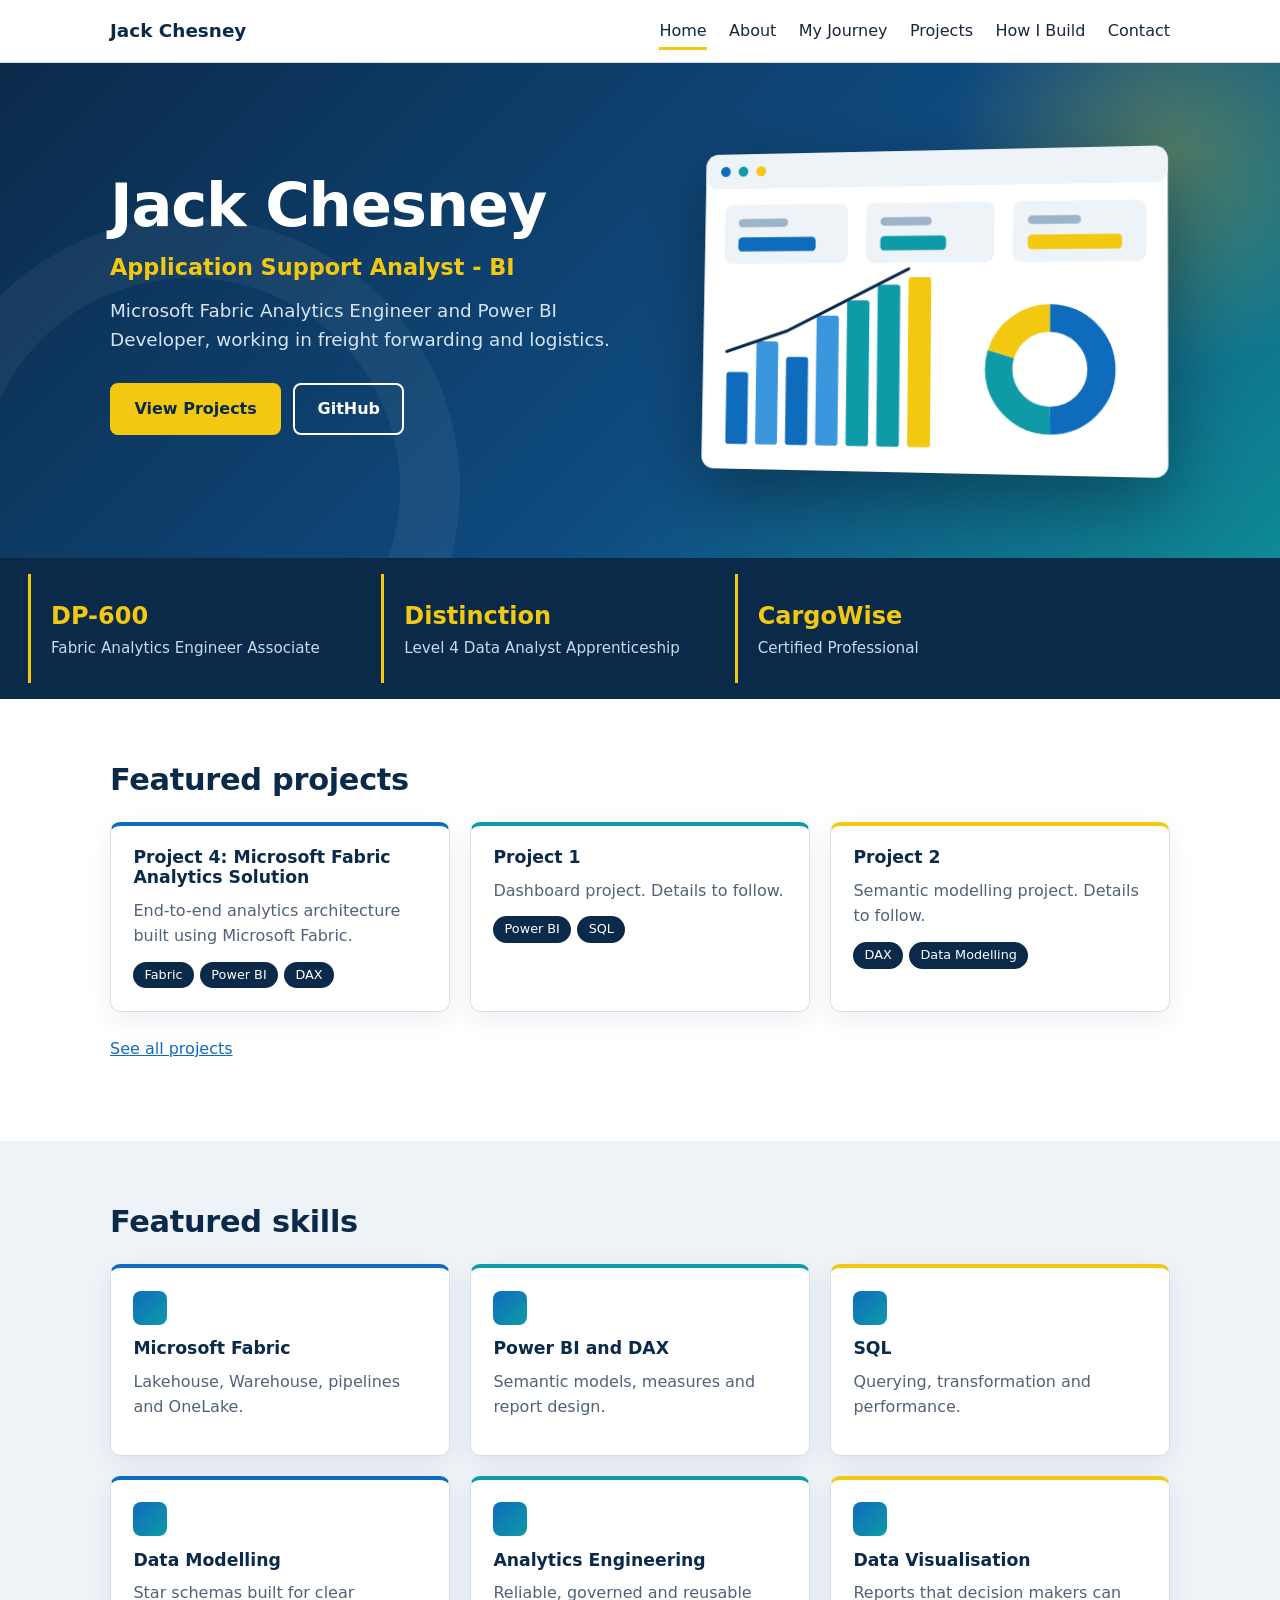
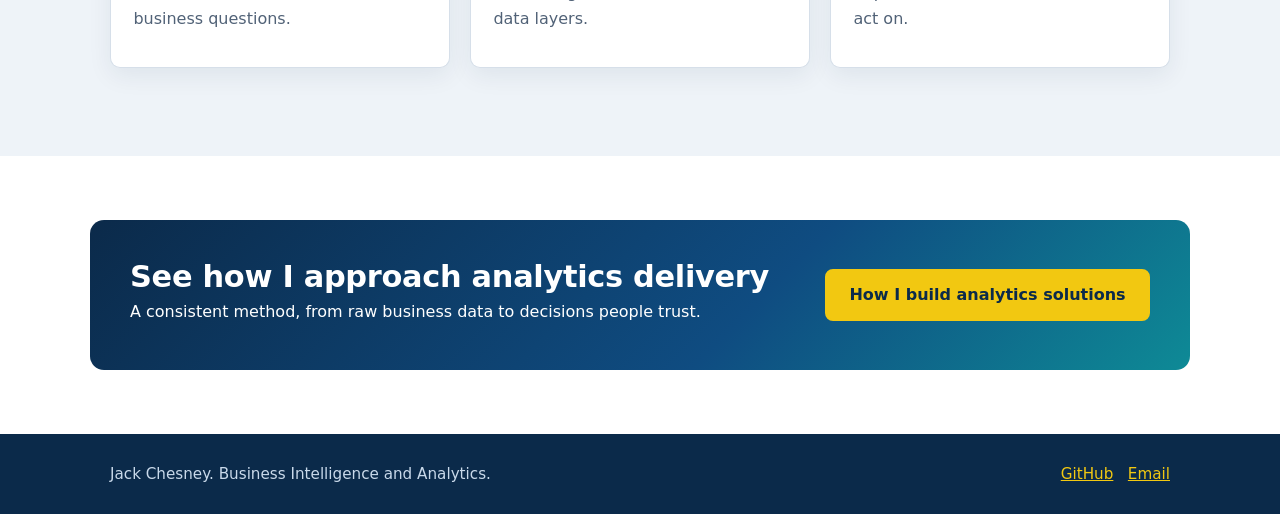
==== commit 22409261: "Add files via upload" ====
--- a/index.html
+++ b/index.html
@@ -10,7 +10,14 @@
 <h1>Jack Chesney</h1><p class="role">Application Support Analyst - BI</p>
 <p class="lead">Microsoft Fabric Analytics Engineer and Power BI Developer, working in freight forwarding and logistics.</p>
 <p class="btns"><a class="btn primary" href="projects.html">View Projects</a><a class="btn" href="https://github.com/jches2002">GitHub</a></p></div>
-<aside class="hero-flow" aria-label="Delivery flow"><ol><li>Data sources</li><li>Pipelines and dataflows</li><li>OneLake</li><li>Lakehouse and warehouse</li><li>Semantic model</li><li>Power BI</li><li>Business value</li></ol></aside></div></section>
+<div class="mock" aria-hidden="true"><svg viewBox="0 0 460 320" role="img"><rect x="6" y="6" width="448" height="308" rx="12" fill="#fff"/><rect x="6" y="6" width="448" height="34" rx="12" fill="#eef3f8"/><circle cx="26" cy="23" r="5" fill="#0f6cbd"/><circle cx="44" cy="23" r="5" fill="#0e9aa7"/><circle cx="62" cy="23" r="5" fill="#f2c811"/>
+<g><rect x="26" y="56" width="124" height="58" rx="8" fill="#eef3f8"/><rect x="40" y="70" width="50" height="8" rx="4" fill="#9db3c9"/><rect x="40" y="88" width="78" height="14" rx="4" fill="#0f6cbd"/>
+<rect x="168" y="56" width="124" height="58" rx="8" fill="#eef3f8"/><rect x="182" y="70" width="50" height="8" rx="4" fill="#9db3c9"/><rect x="182" y="88" width="64" height="14" rx="4" fill="#0e9aa7"/>
+<rect x="310" y="56" width="124" height="58" rx="8" fill="#eef3f8"/><rect x="324" y="70" width="50" height="8" rx="4" fill="#9db3c9"/><rect x="324" y="88" width="88" height="14" rx="4" fill="#f2c811"/></g>
+<g><rect x="30" y="220" width="22" height="70" rx="3" fill="#0f6cbd"/><rect x="60" y="190" width="22" height="100" rx="3" fill="#3a96dd"/><rect x="90" y="205" width="22" height="85" rx="3" fill="#0f6cbd"/><rect x="120" y="165" width="22" height="125" rx="3" fill="#3a96dd"/><rect x="150" y="150" width="22" height="140" rx="3" fill="#0e9aa7"/><rect x="180" y="135" width="22" height="155" rx="3" fill="#0e9aa7"/><rect x="210" y="128" width="22" height="162" rx="3" fill="#f2c811"/></g>
+<polyline points="30,200 90,180 150,150 210,120" fill="none" stroke="#0b2a4a" stroke-width="3" stroke-linecap="round"/>
+<g transform="rotate(-90 345 215)" fill="none" stroke-width="26"><circle cx="345" cy="215" r="48" stroke="#0f6cbd" stroke-dasharray="150 302"/><circle cx="345" cy="215" r="48" stroke="#0e9aa7" stroke-dasharray="90 302" stroke-dashoffset="-150"/><circle cx="345" cy="215" r="48" stroke="#f2c811" stroke-dasharray="62 302" stroke-dashoffset="-240"/></g></svg></div></div></section>
+<section class="stats"><div class="wrap grid g3"><div><strong>DP-600</strong><span>Fabric Analytics Engineer Associate</span></div><div><strong>Distinction</strong><span>Level 4 Data Analyst Apprenticeship</span></div><div><strong>CargoWise</strong><span>Certified Professional</span></div></div></section>
 <section class="section"><div class="wrap"><h2>Featured projects</h2><div class="grid g3"><article class="card"><h3>Project 4: Microsoft Fabric Analytics Solution</h3><p>End-to-end analytics architecture built using Microsoft Fabric.</p><ul class="tags"><li>Fabric</li><li>Power BI</li><li>DAX</li></ul></article><article class="card"><h3>Project 1</h3><p>Dashboard project. Details to follow.</p><ul class="tags"><li>Power BI</li><li>SQL</li></ul></article><article class="card"><h3>Project 2</h3><p>Semantic modelling project. Details to follow.</p><ul class="tags"><li>DAX</li><li>Data Modelling</li></ul></article></div><p><a href="projects.html">See all projects</a></p></div></section>
 <section class="section alt"><div class="wrap"><h2>Featured skills</h2><div class="grid g3"><article class="card"><h3>Microsoft Fabric</h3><p>Lakehouse, Warehouse, pipelines and OneLake.</p></article><article class="card"><h3>Power BI and DAX</h3><p>Semantic models, measures and report design.</p></article><article class="card"><h3>SQL</h3><p>Querying, transformation and performance.</p></article><article class="card"><h3>Data Modelling</h3><p>Star schemas built for clear business questions.</p></article><article class="card"><h3>Analytics Engineering</h3><p>Reliable, governed and reusable data layers.</p></article><article class="card"><h3>Data Visualisation</h3><p>Reports that decision makers can act on.</p></article></div></div></section>
 <section class="section"><div class="wrap cta"><div><h2>See how I approach analytics delivery</h2><p>A consistent method, from raw business data to decisions people trust.</p></div><a class="btn primary" href="solutions.html">How I build analytics solutions</a></div></section></main>
--- a/style.css
+++ b/style.css
@@ -1,62 +1,72 @@
-:root{--ink:#1b2a3a;--muted:#55657a;--blue:#0f6cbd;--navy:#0b3a66;--teal:#0e7c86;--bg:#fff;--alt:#f4f7fa;--line:#d8e0e9;--r:6px;--font:"Segoe UI",system-ui,-apple-system,Roboto,Arial,sans-serif}
+:root{--ink:#17283b;--muted:#516277;--navy:#0b2a4a;--blue:#0f6cbd;--sky:#3a96dd;--teal:#0e9aa7;--gold:#f2c811;--alt:#eef3f8;--line:#d6dfe9;--r:10px;--font:"Segoe UI",system-ui,-apple-system,Roboto,Arial,sans-serif;--grad:linear-gradient(135deg,#0b2a4a 0%,#0f4c81 60%,#0e8a96 100%)}
 *{box-sizing:border-box}html{scroll-behavior:smooth}
-body{margin:0;font-family:var(--font);color:var(--ink);background:var(--bg);line-height:1.6}
-.wrap{max-width:1080px;margin:0 auto;padding:0 1.25rem}
-h1,h2,h3{line-height:1.2;margin:0 0 .6rem;color:var(--navy)}h1{font-size:clamp(2rem,5vw,3rem);font-weight:600}h2{font-size:1.6rem;font-weight:600}h3{font-size:1.05rem;font-weight:600}
-p{margin:0 0 1rem}a{color:var(--blue)}a:focus-visible,.btn:focus-visible,label:focus-visible{outline:3px solid var(--teal);outline-offset:2px}
+body{margin:0;font-family:var(--font);color:var(--ink);background:#fff;line-height:1.6}
+.wrap{max-width:1100px;margin:0 auto;padding:0 1.25rem}
+h1,h2,h3{line-height:1.15;margin:0 0 .6rem;color:var(--navy)}h1{font-size:clamp(2.4rem,6vw,3.8rem);font-weight:700;letter-spacing:-.02em}h2{font-size:1.9rem;font-weight:700;letter-spacing:-.01em}h3{font-size:1.08rem;font-weight:600}
+p{margin:0 0 1rem}a{color:var(--blue)}a:focus-visible,.btn:focus-visible,label:focus-visible{outline:3px solid var(--gold);outline-offset:2px}
 .skip{position:absolute;left:-999px}.skip:focus{left:1rem;top:1rem;background:#fff;padding:.5rem;z-index:9}
 .site-header{background:#fff;border-bottom:1px solid var(--line);position:sticky;top:0;z-index:5}
-.bar{display:flex;align-items:center;justify-content:space-between;min-height:60px}
-.brand{font-weight:600;font-size:1.15rem;color:var(--navy);text-decoration:none}
+.bar{display:flex;align-items:center;justify-content:space-between;min-height:62px}
+.brand{font-weight:700;font-size:1.15rem;color:var(--navy);text-decoration:none}
 nav ul{display:flex;gap:1.4rem;list-style:none;margin:0;padding:0}
-nav a{color:var(--ink);text-decoration:none;padding:.4rem 0;border-bottom:2px solid transparent}
-nav a:hover,nav a[aria-current]{border-color:var(--blue);color:var(--blue)}
+nav a{color:var(--ink);text-decoration:none;padding:.4rem 0;border-bottom:3px solid transparent;font-weight:500}
+nav a:hover,nav a[aria-current]{border-color:var(--gold);color:var(--navy)}
 .mt,.mb{display:none}
-.hero{background:linear-gradient(180deg,var(--alt),#fff);padding:4rem 0;border-bottom:1px solid var(--line)}
-.hero-grid{display:grid;grid-template-columns:1.2fr 1fr;gap:3rem;align-items:center}
-.role{font-size:1.3rem;color:var(--blue);font-weight:600;margin-bottom:.5rem}
+.hero,.page-hero{background:var(--grad);color:#fff;position:relative;overflow:hidden}
+.hero::before,.page-hero::before{content:"";position:absolute;right:-120px;top:-140px;width:460px;height:460px;border-radius:50%;background:radial-gradient(circle,rgba(242,200,17,.28),transparent 68%)}
+.hero::after,.page-hero::after{content:"";position:absolute;left:-80px;bottom:-200px;width:420px;height:420px;border-radius:50%;border:60px solid rgba(255,255,255,.05)}
+.hero .wrap,.page-hero .wrap{position:relative;z-index:1}
+.hero h1,.page-hero h1{color:#fff}.hero{padding:5rem 0}.page-hero{padding:4rem 0 3.5rem}
+.hero-grid{display:grid;grid-template-columns:1.1fr 1fr;gap:3rem;align-items:center}
+.role{font-size:1.4rem;color:var(--gold);font-weight:600;margin-bottom:.6rem}
 .lead{font-size:1.15rem;color:var(--muted);max-width:60ch}.lead.sm{font-size:1rem}
-.btns{display:flex;gap:.75rem;flex-wrap:wrap;margin-top:1.5rem}
-.btn{display:inline-block;padding:.65rem 1.3rem;border:1px solid var(--blue);color:var(--blue);border-radius:var(--r);text-decoration:none;font-weight:600;background:#fff}
-.btn.primary{background:var(--blue);color:#fff}.btn:hover{background:var(--navy);border-color:var(--navy);color:#fff}
-.hero-flow ol{list-style:none;margin:0;padding:0;display:grid;gap:.4rem}
-.hero-flow li,.arch li{background:#fff;border:1px solid var(--line);border-left:4px solid var(--blue);border-radius:var(--r);padding:.5rem .9rem;font-weight:600;font-size:.95rem;position:relative}
-.hero-flow li:nth-child(n+3):nth-child(-n+5){border-left-color:var(--teal)}
-.hero-flow li:not(:last-child)::after,.arch li:not(:last-child)::after{content:"";position:absolute;left:1.2rem;bottom:-.4rem;width:2px;height:.4rem;background:var(--line)}
-.section{padding:3.5rem 0}.alt{background:var(--alt)}
-.page-hero{background:var(--alt);border-bottom:1px solid var(--line);padding:3rem 0 2.5rem}
-.grid{display:grid;gap:1.25rem;margin:1.25rem 0}.g3{grid-template-columns:repeat(auto-fit,minmax(260px,1fr))}
-.card{background:#fff;border:1px solid var(--line);border-radius:var(--r);padding:1.25rem;box-shadow:0 1px 2px rgba(11,58,102,.06)}
+.hero .lead,.page-hero .lead{color:#d6e4f2}
+.btns{display:flex;gap:.75rem;flex-wrap:wrap;margin-top:1.75rem}
+.btn{display:inline-block;padding:.7rem 1.4rem;border:2px solid var(--blue);color:var(--blue);border-radius:8px;text-decoration:none;font-weight:600;background:transparent}
+.btn.primary{background:var(--gold);border-color:var(--gold);color:var(--navy)}
+.hero .btn:not(.primary),.cta .btn:not(.primary){border-color:#fff;color:#fff}
+.btn:hover{transform:translateY(-2px);box-shadow:0 6px 16px rgba(0,0,0,.18)}
+.mock{transform:perspective(1200px) rotateY(-9deg) rotateX(3deg);filter:drop-shadow(0 24px 36px rgba(0,0,0,.35))}.mock svg{width:100%;height:auto;display:block}
+.stats{background:var(--navy);color:#fff}.stats .grid{margin:0;gap:0}
+.stats .wrap>div{padding:1.4rem 1.25rem;border-left:3px solid var(--gold);margin:1rem .5rem}
+.stats strong{display:block;font-size:1.5rem;color:var(--gold)}.stats span{color:#c9d9ea;font-size:.95rem}
+.section{padding:4rem 0}.alt{background:var(--alt)}
+.grid{display:grid;gap:1.25rem;margin:1.5rem 0}.g3{grid-template-columns:repeat(auto-fit,minmax(260px,1fr))}
+.card{background:#fff;border:1px solid var(--line);border-top:4px solid var(--blue);border-radius:var(--r);padding:1.4rem;box-shadow:0 8px 24px rgba(11,42,74,.07)}
+.grid>.card:nth-child(3n+2){border-top-color:var(--teal)}.grid>.card:nth-child(3n){border-top-color:var(--gold)}
+.alt .grid>.card::before{content:"";display:block;width:34px;height:34px;border-radius:8px;margin-bottom:.9rem;background:linear-gradient(135deg,var(--blue),var(--teal))}
 .card p{color:var(--muted);margin:0}.card h3+p{margin-bottom:.8rem}
 .tags{list-style:none;display:flex;flex-wrap:wrap;gap:.4rem;padding:0;margin:.8rem 0 0}
-.tags li{background:#e8f1fa;color:var(--navy);font-size:.82rem;padding:.15rem .6rem;border-radius:99px}
-.cta{display:flex;justify-content:space-between;align-items:center;gap:1.5rem;flex-wrap:wrap;background:var(--navy);color:#fff;border-radius:var(--r);padding:2rem}
-.cta h2,.cta p{color:#fff;margin:0 0 .3rem}.cta .btn{border-color:#fff}
-.prose{max-width:70ch}.prose h2{margin-top:2rem}
-.timeline{list-style:none;margin:0;padding:0 0 0 2rem;border-left:2px solid var(--blue);max-width:720px}
-.timeline li{position:relative;margin-bottom:1.25rem}
-.timeline .dot{position:absolute;left:calc(-2rem - 7px);top:1.4rem;width:12px;height:12px;border-radius:50%;background:var(--blue);border:2px solid #fff;box-shadow:0 0 0 1px var(--blue)}
-.timeline .goal .card{border-style:dashed;border-color:var(--teal)}.timeline .goal .dot{background:#fff;box-shadow:0 0 0 1px var(--teal)}
-.stack{display:grid;gap:1.5rem}
-.project{display:grid;grid-template-columns:1fr 1.3fr;gap:1.5rem;padding:1rem}
-.project.featured{border-color:var(--blue);border-width:2px}
+.tags li{background:var(--navy);color:#fff;font-size:.8rem;padding:.2rem .7rem;border-radius:99px}
+.cta{display:flex;justify-content:space-between;align-items:center;gap:1.5rem;flex-wrap:wrap;background:var(--grad);border-radius:14px;padding:2.5rem}
+.cta h2,.cta p{color:#fff;margin:0 0 .3rem}
+.prose{max-width:68ch;font-size:1.05rem}.prose h2{margin-top:2.2rem;padding-left:.8rem;border-left:5px solid var(--gold)}
+.timeline{list-style:none;margin:0;padding:0 0 0 2.5rem;border-left:4px solid;border-image:linear-gradient(var(--blue),var(--teal)) 1;max-width:760px}
+.timeline li{position:relative;margin-bottom:1.4rem}
+.timeline .dot{position:absolute;left:calc(-2.5rem - 12px);top:1.2rem;width:20px;height:20px;border-radius:50%;background:var(--blue);border:4px solid #fff;box-shadow:0 0 0 2px var(--blue)}
+.timeline li:nth-child(n+4) .dot{background:var(--teal);box-shadow:0 0 0 2px var(--teal)}
+.timeline .goal .card{border-style:dashed;border-color:var(--gold);background:#fffbe6}.timeline .goal .dot{background:var(--gold);box-shadow:0 0 0 2px var(--gold)}
+.stack{display:grid;gap:1.75rem}
+.project{display:grid;grid-template-columns:1fr 1.3fr;gap:1.5rem;padding:1.25rem}
+.project.featured{border-top-color:var(--gold);box-shadow:0 12px 36px rgba(15,108,189,.2)}
 .shots{display:grid;gap:.75rem}
-.ph{display:grid;place-items:center;min-height:130px;border:1px dashed var(--line);border-radius:var(--r);background:var(--alt);color:var(--muted);font-size:.9rem}
+.ph{display:grid;place-items:center;min-height:140px;border-radius:8px;background:repeating-linear-gradient(135deg,#eef3f8 0 12px,#e3ebf3 12px 24px);color:var(--muted);font-size:.9rem;border:1px dashed #b7c6d6}
 dt{font-weight:600;color:var(--navy);margin-top:.6rem}dd{margin:0;color:var(--muted)}
-.process{list-style:none;padding:0;margin:1.5rem 0 0;display:grid;gap:1rem;position:relative}
-.stage{display:grid;grid-template-columns:44px 1fr;gap:1rem;align-items:start}
-.n{width:44px;height:44px;border-radius:50%;background:var(--blue);color:#fff;display:grid;place-items:center;font-weight:600;position:relative;z-index:1}
-.stage:not(:last-child) .n::after{content:"";position:absolute;top:44px;left:50%;width:2px;height:calc(100% + 3.2rem);background:var(--line);transform:translateX(-50%);z-index:-1}
-.arch{list-style:none;padding:0;margin:1.5rem 0 0;display:flex;flex-wrap:wrap;gap:.6rem;align-items:stretch}
-.arch li{flex:1 1 130px;text-align:center;border-left-width:1px;border-top:4px solid var(--blue);padding:1rem .6rem}
-.arch li:nth-child(n+3):nth-child(-n+5){border-top-color:var(--teal)}.arch li:last-child{background:var(--navy);color:#fff;border-color:var(--navy)}
-.arch li::after{display:none}
-.site-footer{border-top:1px solid var(--line);padding:1.5rem 0;color:var(--muted);font-size:.9rem}
+.process{list-style:none;padding:0;margin:2rem 0 0;display:grid;gap:1.25rem}
+.stage{display:grid;grid-template-columns:56px 1fr;gap:1.25rem;align-items:start}
+.n{width:56px;height:56px;border-radius:14px;background:var(--grad);color:var(--gold);display:grid;place-items:center;font-weight:700;font-size:1.5rem;position:relative;box-shadow:0 6px 14px rgba(11,42,74,.3)}
+.stage:not(:last-child) .n::after{content:"";position:absolute;top:56px;left:50%;width:3px;height:calc(100% + 1.2rem);background:linear-gradient(var(--teal),var(--line));transform:translateX(-50%);z-index:-1}
+.stage .card{border-top-width:1px;border-left:5px solid var(--blue)}.stage:nth-child(n+3):nth-child(-n+5) .card{border-left-color:var(--teal)}.stage:nth-child(n+6) .card{border-left-color:var(--gold)}
+.arch{list-style:none;padding:0;margin:2rem 0 0;display:flex;gap:0}
+.arch li{flex:1;min-height:92px;display:grid;place-items:center;text-align:center;padding:.6rem 1.6rem .6rem 2rem;margin-right:-14px;color:#fff;font-weight:600;font-size:.95rem;clip-path:polygon(0 0,calc(100% - 22px) 0,100% 50%,calc(100% - 22px) 100%,0 100%,22px 50%);background:var(--blue)}
+.arch li:first-child{clip-path:polygon(0 0,calc(100% - 22px) 0,100% 50%,calc(100% - 22px) 100%,0 100%)}
+.arch li:nth-child(2){background:#1a7fcf}.arch li:nth-child(3){background:#1494b8}.arch li:nth-child(4){background:var(--teal)}.arch li:nth-child(5){background:#0b8a7e}.arch li:nth-child(6){background:var(--navy)}.arch li:last-child{background:var(--gold);color:var(--navy);margin-right:0}
+.site-footer{background:var(--navy);color:#c9d9ea;padding:1.75rem 0;font-size:.95rem}.site-footer a{color:var(--gold)}
 .site-footer .wrap{display:flex;justify-content:space-between;flex-wrap:wrap;gap:.5rem}.site-footer p{margin:0}
+@media(max-width:900px){.arch{flex-direction:column;gap:.5rem}.arch li,.arch li:first-child{clip-path:none;margin:0;min-height:56px;border-radius:8px}}
 @media(max-width:800px){
-.hero-grid,.project{grid-template-columns:1fr}.hero{padding:2.5rem 0}
-.mb{display:block;padding:.4rem .9rem;border:1px solid var(--line);border-radius:var(--r);cursor:pointer;font-weight:600}
-nav{display:none;position:absolute;top:60px;left:0;right:0;background:#fff;border-bottom:1px solid var(--line);padding:.75rem 1.25rem}
-nav ul{flex-direction:column;gap:.5rem}.mt:checked~nav{display:block}
-.arch li{flex-basis:100%}}
-@media(prefers-reduced-motion:reduce){html{scroll-behavior:auto}}
+.hero-grid,.project{grid-template-columns:1fr}.hero{padding:3rem 0}.mock{transform:none}
+.mb{display:block;padding:.4rem .9rem;border:1px solid var(--line);border-radius:8px;cursor:pointer;font-weight:600}
+nav{display:none;position:absolute;top:62px;left:0;right:0;background:#fff;border-bottom:1px solid var(--line);padding:.75rem 1.25rem}
+nav ul{flex-direction:column;gap:.5rem}.mt:checked~nav{display:block}}
+@media(prefers-reduced-motion:reduce){html{scroll-behavior:auto}.btn:hover{transform:none}}
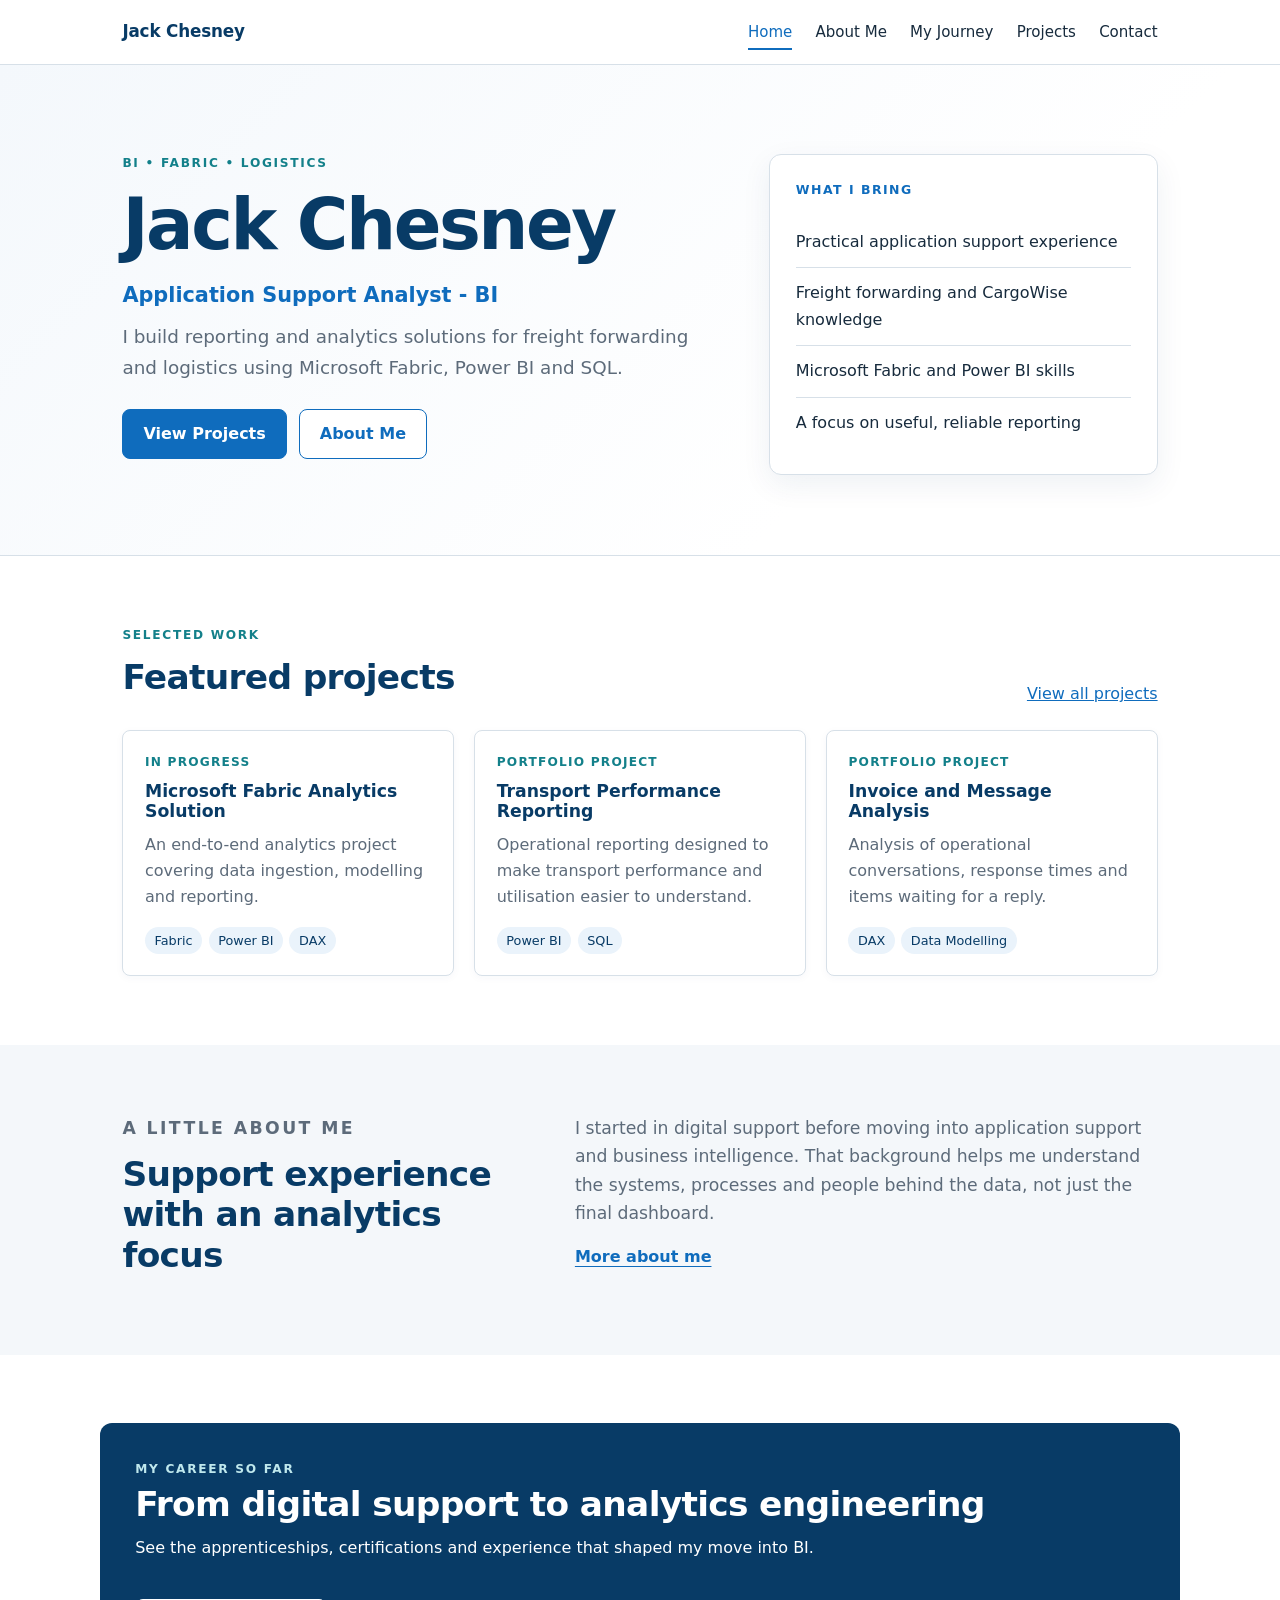
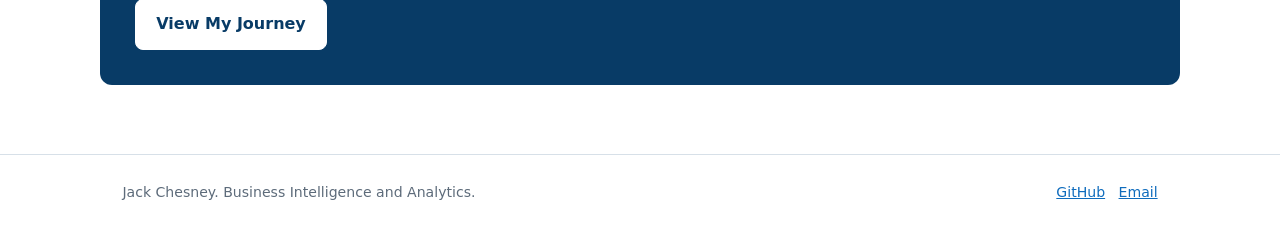
==== commit 0b6ef580: "Add files via upload" ====
--- a/index.html
+++ b/index.html
@@ -1,26 +1,30 @@
 <!DOCTYPE html>
-<html lang="en-GB"><head><meta charset="utf-8"><meta name="viewport" content="width=device-width, initial-scale=1">
-<title>Home | Jack Chesney</title><meta name="description" content="Portfolio of Jack Chesney, BI and Analytics professional specialising in Microsoft Fabric and Power BI.">
-<link rel="stylesheet" href="style.css"></head><body>
+<html lang="en-GB">
+<head>
+  <meta charset="utf-8">
+  <meta name="viewport" content="width=device-width, initial-scale=1">
+  <title>Home | Jack Chesney</title>
+  <meta name="description" content="Portfolio of Jack Chesney, a BI professional working with Microsoft Fabric, Power BI and SQL in freight forwarding and logistics.">
+  <link rel="stylesheet" href="style.css">
+</head>
+<body>
 <a class="skip" href="#main">Skip to content</a>
 <header class="site-header"><div class="wrap bar"><a class="brand" href="index.html">Jack Chesney</a>
 <input type="checkbox" id="mt" class="mt"><label for="mt" class="mb" aria-label="Menu">Menu</label>
-<nav aria-label="Main"><ul><li><a href="index.html" aria-current="page">Home</a></li><li><a href="about.html">About</a></li><li><a href="journey.html">My Journey</a></li><li><a href="projects.html">Projects</a></li><li><a href="solutions.html">How I Build</a></li><li><a href="contact.html">Contact</a></li></ul></nav></div></header>
-<main id="main"><section class="hero"><div class="wrap hero-grid"><div>
+<nav aria-label="Main"><ul><li><a href="index.html" aria-current="page">Home</a></li><li><a href="about.html">About Me</a></li><li><a href="journey.html">My Journey</a></li><li><a href="projects.html">Projects</a></li><li><a href="contact.html">Contact</a></li></ul></nav></div></header>
+<main id="main">
+<section class="hero"><div class="wrap hero-grid"><div>
+<p class="eyebrow">BI • Fabric • Logistics</p>
 <h1>Jack Chesney</h1><p class="role">Application Support Analyst - BI</p>
-<p class="lead">Microsoft Fabric Analytics Engineer and Power BI Developer, working in freight forwarding and logistics.</p>
-<p class="btns"><a class="btn primary" href="projects.html">View Projects</a><a class="btn" href="https://github.com/jches2002">GitHub</a></p></div>
-<div class="mock" aria-hidden="true"><svg viewBox="0 0 460 320" role="img"><rect x="6" y="6" width="448" height="308" rx="12" fill="#fff"/><rect x="6" y="6" width="448" height="34" rx="12" fill="#eef3f8"/><circle cx="26" cy="23" r="5" fill="#0f6cbd"/><circle cx="44" cy="23" r="5" fill="#0e9aa7"/><circle cx="62" cy="23" r="5" fill="#f2c811"/>
-<g><rect x="26" y="56" width="124" height="58" rx="8" fill="#eef3f8"/><rect x="40" y="70" width="50" height="8" rx="4" fill="#9db3c9"/><rect x="40" y="88" width="78" height="14" rx="4" fill="#0f6cbd"/>
-<rect x="168" y="56" width="124" height="58" rx="8" fill="#eef3f8"/><rect x="182" y="70" width="50" height="8" rx="4" fill="#9db3c9"/><rect x="182" y="88" width="64" height="14" rx="4" fill="#0e9aa7"/>
-<rect x="310" y="56" width="124" height="58" rx="8" fill="#eef3f8"/><rect x="324" y="70" width="50" height="8" rx="4" fill="#9db3c9"/><rect x="324" y="88" width="88" height="14" rx="4" fill="#f2c811"/></g>
-<g><rect x="30" y="220" width="22" height="70" rx="3" fill="#0f6cbd"/><rect x="60" y="190" width="22" height="100" rx="3" fill="#3a96dd"/><rect x="90" y="205" width="22" height="85" rx="3" fill="#0f6cbd"/><rect x="120" y="165" width="22" height="125" rx="3" fill="#3a96dd"/><rect x="150" y="150" width="22" height="140" rx="3" fill="#0e9aa7"/><rect x="180" y="135" width="22" height="155" rx="3" fill="#0e9aa7"/><rect x="210" y="128" width="22" height="162" rx="3" fill="#f2c811"/></g>
-<polyline points="30,200 90,180 150,150 210,120" fill="none" stroke="#0b2a4a" stroke-width="3" stroke-linecap="round"/>
-<g transform="rotate(-90 345 215)" fill="none" stroke-width="26"><circle cx="345" cy="215" r="48" stroke="#0f6cbd" stroke-dasharray="150 302"/><circle cx="345" cy="215" r="48" stroke="#0e9aa7" stroke-dasharray="90 302" stroke-dashoffset="-150"/><circle cx="345" cy="215" r="48" stroke="#f2c811" stroke-dasharray="62 302" stroke-dashoffset="-240"/></g></svg></div></div></section>
-<section class="stats"><div class="wrap grid g3"><div><strong>DP-600</strong><span>Fabric Analytics Engineer Associate</span></div><div><strong>Distinction</strong><span>Level 4 Data Analyst Apprenticeship</span></div><div><strong>CargoWise</strong><span>Certified Professional</span></div></div></section>
-<section class="section"><div class="wrap"><h2>Featured projects</h2><div class="grid g3"><article class="card"><h3>Project 4: Microsoft Fabric Analytics Solution</h3><p>End-to-end analytics architecture built using Microsoft Fabric.</p><ul class="tags"><li>Fabric</li><li>Power BI</li><li>DAX</li></ul></article><article class="card"><h3>Project 1</h3><p>Dashboard project. Details to follow.</p><ul class="tags"><li>Power BI</li><li>SQL</li></ul></article><article class="card"><h3>Project 2</h3><p>Semantic modelling project. Details to follow.</p><ul class="tags"><li>DAX</li><li>Data Modelling</li></ul></article></div><p><a href="projects.html">See all projects</a></p></div></section>
-<section class="section alt"><div class="wrap"><h2>Featured skills</h2><div class="grid g3"><article class="card"><h3>Microsoft Fabric</h3><p>Lakehouse, Warehouse, pipelines and OneLake.</p></article><article class="card"><h3>Power BI and DAX</h3><p>Semantic models, measures and report design.</p></article><article class="card"><h3>SQL</h3><p>Querying, transformation and performance.</p></article><article class="card"><h3>Data Modelling</h3><p>Star schemas built for clear business questions.</p></article><article class="card"><h3>Analytics Engineering</h3><p>Reliable, governed and reusable data layers.</p></article><article class="card"><h3>Data Visualisation</h3><p>Reports that decision makers can act on.</p></article></div></div></section>
-<section class="section"><div class="wrap cta"><div><h2>See how I approach analytics delivery</h2><p>A consistent method, from raw business data to decisions people trust.</p></div><a class="btn primary" href="solutions.html">How I build analytics solutions</a></div></section></main>
-<footer class="site-footer"><div class="wrap"><p>Jack Chesney. Business Intelligence and Analytics.</p>
-<p><a href="https://github.com/jches2002">GitHub</a> &nbsp; <a href="mailto:jrc.analytics@outlook.com">Email</a></p></div></footer>
-</body></html>+<p class="lead">I build reporting and analytics solutions for freight forwarding and logistics using Microsoft Fabric, Power BI and SQL.</p>
+<p class="btns"><a class="btn primary" href="projects.html">View Projects</a><a class="btn" href="about.html">About Me</a></p>
+</div><aside class="profile-panel" aria-label="Professional focus"><p class="panel-label">What I bring</p><ul><li>Practical application support experience</li><li>Freight forwarding and CargoWise knowledge</li><li>Microsoft Fabric and Power BI skills</li><li>A focus on useful, reliable reporting</li></ul></aside></div></section>
+<section class="section"><div class="wrap"><div class="section-heading"><div><p class="eyebrow">Selected work</p><h2>Featured projects</h2></div><a href="projects.html">View all projects</a></div>
+<div class="grid g3"><article class="card project-preview"><p class="card-kicker">In progress</p><h3><a class="card-title-link" href="project-4.html">Microsoft Fabric Analytics Solution</a></h3><p>An end-to-end analytics project covering data ingestion, modelling and reporting.</p><ul class="tags"><li>Fabric</li><li>Power BI</li><li>DAX</li></ul></article>
+<article class="card project-preview"><p class="card-kicker">Portfolio project</p><h3><a class="card-title-link" href="project-1.html">Transport Performance Reporting</a></h3><p>Operational reporting designed to make transport performance and utilisation easier to understand.</p><ul class="tags"><li>Power BI</li><li>SQL</li></ul></article>
+<article class="card project-preview"><p class="card-kicker">Portfolio project</p><h3><a class="card-title-link" href="project-2.html">Invoice and Message Analysis</a></h3><p>Analysis of operational conversations, response times and items waiting for a reply.</p><ul class="tags"><li>DAX</li><li>Data Modelling</li></ul></article></div></div></section>
+<section class="section alt"><div class="wrap about-strip"><div><p class="eyebrow">A little about me</p><h2>Support experience with an analytics focus</h2></div><div><p>I started in digital support before moving into application support and business intelligence. That background helps me understand the systems, processes and people behind the data, not just the final dashboard.</p><a class="text-link" href="about.html">More about me</a></div></div></section>
+<section class="section"><div class="wrap cta"><div><p class="eyebrow light">My career so far</p><h2>From digital support to analytics engineering</h2><p>See the apprenticeships, certifications and experience that shaped my move into BI.</p></div><a class="btn inverse" href="journey.html">View My Journey</a></div></section>
+</main>
+<footer class="site-footer"><div class="wrap"><p>Jack Chesney. Business Intelligence and Analytics.</p><p><a href="https://github.com/jches2002">GitHub</a> &nbsp; <a href="mailto:jrc.analytics@outlook.com">Email</a></p></div></footer>
+</body></html>
--- a/style.css
+++ b/style.css
@@ -1,72 +1,8 @@
-:root{--ink:#17283b;--muted:#516277;--navy:#0b2a4a;--blue:#0f6cbd;--sky:#3a96dd;--teal:#0e9aa7;--gold:#f2c811;--alt:#eef3f8;--line:#d6dfe9;--r:10px;--font:"Segoe UI",system-ui,-apple-system,Roboto,Arial,sans-serif;--grad:linear-gradient(135deg,#0b2a4a 0%,#0f4c81 60%,#0e8a96 100%)}
-*{box-sizing:border-box}html{scroll-behavior:smooth}
-body{margin:0;font-family:var(--font);color:var(--ink);background:#fff;line-height:1.6}
-.wrap{max-width:1100px;margin:0 auto;padding:0 1.25rem}
-h1,h2,h3{line-height:1.15;margin:0 0 .6rem;color:var(--navy)}h1{font-size:clamp(2.4rem,6vw,3.8rem);font-weight:700;letter-spacing:-.02em}h2{font-size:1.9rem;font-weight:700;letter-spacing:-.01em}h3{font-size:1.08rem;font-weight:600}
-p{margin:0 0 1rem}a{color:var(--blue)}a:focus-visible,.btn:focus-visible,label:focus-visible{outline:3px solid var(--gold);outline-offset:2px}
-.skip{position:absolute;left:-999px}.skip:focus{left:1rem;top:1rem;background:#fff;padding:.5rem;z-index:9}
-.site-header{background:#fff;border-bottom:1px solid var(--line);position:sticky;top:0;z-index:5}
-.bar{display:flex;align-items:center;justify-content:space-between;min-height:62px}
-.brand{font-weight:700;font-size:1.15rem;color:var(--navy);text-decoration:none}
-nav ul{display:flex;gap:1.4rem;list-style:none;margin:0;padding:0}
-nav a{color:var(--ink);text-decoration:none;padding:.4rem 0;border-bottom:3px solid transparent;font-weight:500}
-nav a:hover,nav a[aria-current]{border-color:var(--gold);color:var(--navy)}
-.mt,.mb{display:none}
-.hero,.page-hero{background:var(--grad);color:#fff;position:relative;overflow:hidden}
-.hero::before,.page-hero::before{content:"";position:absolute;right:-120px;top:-140px;width:460px;height:460px;border-radius:50%;background:radial-gradient(circle,rgba(242,200,17,.28),transparent 68%)}
-.hero::after,.page-hero::after{content:"";position:absolute;left:-80px;bottom:-200px;width:420px;height:420px;border-radius:50%;border:60px solid rgba(255,255,255,.05)}
-.hero .wrap,.page-hero .wrap{position:relative;z-index:1}
-.hero h1,.page-hero h1{color:#fff}.hero{padding:5rem 0}.page-hero{padding:4rem 0 3.5rem}
-.hero-grid{display:grid;grid-template-columns:1.1fr 1fr;gap:3rem;align-items:center}
-.role{font-size:1.4rem;color:var(--gold);font-weight:600;margin-bottom:.6rem}
-.lead{font-size:1.15rem;color:var(--muted);max-width:60ch}.lead.sm{font-size:1rem}
-.hero .lead,.page-hero .lead{color:#d6e4f2}
-.btns{display:flex;gap:.75rem;flex-wrap:wrap;margin-top:1.75rem}
-.btn{display:inline-block;padding:.7rem 1.4rem;border:2px solid var(--blue);color:var(--blue);border-radius:8px;text-decoration:none;font-weight:600;background:transparent}
-.btn.primary{background:var(--gold);border-color:var(--gold);color:var(--navy)}
-.hero .btn:not(.primary),.cta .btn:not(.primary){border-color:#fff;color:#fff}
-.btn:hover{transform:translateY(-2px);box-shadow:0 6px 16px rgba(0,0,0,.18)}
-.mock{transform:perspective(1200px) rotateY(-9deg) rotateX(3deg);filter:drop-shadow(0 24px 36px rgba(0,0,0,.35))}.mock svg{width:100%;height:auto;display:block}
-.stats{background:var(--navy);color:#fff}.stats .grid{margin:0;gap:0}
-.stats .wrap>div{padding:1.4rem 1.25rem;border-left:3px solid var(--gold);margin:1rem .5rem}
-.stats strong{display:block;font-size:1.5rem;color:var(--gold)}.stats span{color:#c9d9ea;font-size:.95rem}
-.section{padding:4rem 0}.alt{background:var(--alt)}
-.grid{display:grid;gap:1.25rem;margin:1.5rem 0}.g3{grid-template-columns:repeat(auto-fit,minmax(260px,1fr))}
-.card{background:#fff;border:1px solid var(--line);border-top:4px solid var(--blue);border-radius:var(--r);padding:1.4rem;box-shadow:0 8px 24px rgba(11,42,74,.07)}
-.grid>.card:nth-child(3n+2){border-top-color:var(--teal)}.grid>.card:nth-child(3n){border-top-color:var(--gold)}
-.alt .grid>.card::before{content:"";display:block;width:34px;height:34px;border-radius:8px;margin-bottom:.9rem;background:linear-gradient(135deg,var(--blue),var(--teal))}
-.card p{color:var(--muted);margin:0}.card h3+p{margin-bottom:.8rem}
-.tags{list-style:none;display:flex;flex-wrap:wrap;gap:.4rem;padding:0;margin:.8rem 0 0}
-.tags li{background:var(--navy);color:#fff;font-size:.8rem;padding:.2rem .7rem;border-radius:99px}
-.cta{display:flex;justify-content:space-between;align-items:center;gap:1.5rem;flex-wrap:wrap;background:var(--grad);border-radius:14px;padding:2.5rem}
-.cta h2,.cta p{color:#fff;margin:0 0 .3rem}
-.prose{max-width:68ch;font-size:1.05rem}.prose h2{margin-top:2.2rem;padding-left:.8rem;border-left:5px solid var(--gold)}
-.timeline{list-style:none;margin:0;padding:0 0 0 2.5rem;border-left:4px solid;border-image:linear-gradient(var(--blue),var(--teal)) 1;max-width:760px}
-.timeline li{position:relative;margin-bottom:1.4rem}
-.timeline .dot{position:absolute;left:calc(-2.5rem - 12px);top:1.2rem;width:20px;height:20px;border-radius:50%;background:var(--blue);border:4px solid #fff;box-shadow:0 0 0 2px var(--blue)}
-.timeline li:nth-child(n+4) .dot{background:var(--teal);box-shadow:0 0 0 2px var(--teal)}
-.timeline .goal .card{border-style:dashed;border-color:var(--gold);background:#fffbe6}.timeline .goal .dot{background:var(--gold);box-shadow:0 0 0 2px var(--gold)}
-.stack{display:grid;gap:1.75rem}
-.project{display:grid;grid-template-columns:1fr 1.3fr;gap:1.5rem;padding:1.25rem}
-.project.featured{border-top-color:var(--gold);box-shadow:0 12px 36px rgba(15,108,189,.2)}
-.shots{display:grid;gap:.75rem}
-.ph{display:grid;place-items:center;min-height:140px;border-radius:8px;background:repeating-linear-gradient(135deg,#eef3f8 0 12px,#e3ebf3 12px 24px);color:var(--muted);font-size:.9rem;border:1px dashed #b7c6d6}
-dt{font-weight:600;color:var(--navy);margin-top:.6rem}dd{margin:0;color:var(--muted)}
-.process{list-style:none;padding:0;margin:2rem 0 0;display:grid;gap:1.25rem}
-.stage{display:grid;grid-template-columns:56px 1fr;gap:1.25rem;align-items:start}
-.n{width:56px;height:56px;border-radius:14px;background:var(--grad);color:var(--gold);display:grid;place-items:center;font-weight:700;font-size:1.5rem;position:relative;box-shadow:0 6px 14px rgba(11,42,74,.3)}
-.stage:not(:last-child) .n::after{content:"";position:absolute;top:56px;left:50%;width:3px;height:calc(100% + 1.2rem);background:linear-gradient(var(--teal),var(--line));transform:translateX(-50%);z-index:-1}
-.stage .card{border-top-width:1px;border-left:5px solid var(--blue)}.stage:nth-child(n+3):nth-child(-n+5) .card{border-left-color:var(--teal)}.stage:nth-child(n+6) .card{border-left-color:var(--gold)}
-.arch{list-style:none;padding:0;margin:2rem 0 0;display:flex;gap:0}
-.arch li{flex:1;min-height:92px;display:grid;place-items:center;text-align:center;padding:.6rem 1.6rem .6rem 2rem;margin-right:-14px;color:#fff;font-weight:600;font-size:.95rem;clip-path:polygon(0 0,calc(100% - 22px) 0,100% 50%,calc(100% - 22px) 100%,0 100%,22px 50%);background:var(--blue)}
-.arch li:first-child{clip-path:polygon(0 0,calc(100% - 22px) 0,100% 50%,calc(100% - 22px) 100%,0 100%)}
-.arch li:nth-child(2){background:#1a7fcf}.arch li:nth-child(3){background:#1494b8}.arch li:nth-child(4){background:var(--teal)}.arch li:nth-child(5){background:#0b8a7e}.arch li:nth-child(6){background:var(--navy)}.arch li:last-child{background:var(--gold);color:var(--navy);margin-right:0}
-.site-footer{background:var(--navy);color:#c9d9ea;padding:1.75rem 0;font-size:.95rem}.site-footer a{color:var(--gold)}
-.site-footer .wrap{display:flex;justify-content:space-between;flex-wrap:wrap;gap:.5rem}.site-footer p{margin:0}
-@media(max-width:900px){.arch{flex-direction:column;gap:.5rem}.arch li,.arch li:first-child{clip-path:none;margin:0;min-height:56px;border-radius:8px}}
-@media(max-width:800px){
-.hero-grid,.project{grid-template-columns:1fr}.hero{padding:3rem 0}.mock{transform:none}
-.mb{display:block;padding:.4rem .9rem;border:1px solid var(--line);border-radius:8px;cursor:pointer;font-weight:600}
-nav{display:none;position:absolute;top:62px;left:0;right:0;background:#fff;border-bottom:1px solid var(--line);padding:.75rem 1.25rem}
-nav ul{flex-direction:column;gap:.5rem}.mt:checked~nav{display:block}}
-@media(prefers-reduced-motion:reduce){html{scroll-behavior:auto}.btn:hover{transform:none}}
+:root{--ink:#172b3d;--muted:#5d6b7a;--blue:#0f6cbd;--navy:#083b66;--teal:#13808a;--bg:#fff;--alt:#f4f7fa;--line:#d7e0e8;--soft:#eaf3fb;--r:8px;--shadow:0 10px 30px rgba(8,59,102,.07);--font:"Segoe UI",system-ui,-apple-system,Roboto,Arial,sans-serif}
+*{box-sizing:border-box}html{scroll-behavior:smooth}body{margin:0;font-family:var(--font);color:var(--ink);background:var(--bg);line-height:1.65}.wrap{max-width:1080px;margin:0 auto;padding:0 1.4rem}h1,h2,h3{line-height:1.18;margin:0 0 .65rem;color:var(--navy)}h1{font-size:clamp(2.4rem,6vw,4.4rem);font-weight:650;letter-spacing:-.035em}h2{font-size:clamp(1.55rem,3vw,2.15rem);font-weight:650;letter-spacing:-.02em}h3{font-size:1.08rem;font-weight:650}p{margin:0 0 1rem}a{color:var(--blue)}a:focus-visible,.btn:focus-visible,label:focus-visible,.contact-card:focus-visible{outline:3px solid var(--teal);outline-offset:3px}.skip{position:absolute;left:-999px}.skip:focus{left:1rem;top:1rem;background:#fff;padding:.5rem;z-index:10}.site-header{background:rgba(255,255,255,.96);border-bottom:1px solid var(--line);position:sticky;top:0;z-index:5;backdrop-filter:blur(10px)}.bar{display:flex;align-items:center;justify-content:space-between;min-height:64px}.brand{font-weight:700;font-size:1.05rem;color:var(--navy);text-decoration:none;letter-spacing:-.01em}nav ul{display:flex;gap:1.45rem;list-style:none;margin:0;padding:0}nav a{color:var(--ink);text-decoration:none;padding:.45rem 0;border-bottom:2px solid transparent;font-size:.94rem}nav a:hover,nav a[aria-current]{border-color:var(--blue);color:var(--blue)}.mt,.mb{display:none}.hero{background:linear-gradient(135deg,#f4f8fc 0%,#fff 70%);padding:5.5rem 0 5rem;border-bottom:1px solid var(--line)}.hero-grid{display:grid;grid-template-columns:1.2fr .8fr;gap:4rem;align-items:center}.role{font-size:1.3rem;color:var(--blue);font-weight:650;margin-bottom:.65rem}.lead{font-size:1.15rem;color:var(--muted);max-width:60ch}.eyebrow{text-transform:uppercase;letter-spacing:.14em;font-weight:700;font-size:.76rem;color:var(--teal);margin-bottom:.7rem}.eyebrow.light{color:#bfe8ed}.btns{display:flex;gap:.75rem;flex-wrap:wrap;margin-top:1.6rem}.btn{display:inline-block;padding:.7rem 1.25rem;border:1px solid var(--blue);color:var(--blue);border-radius:var(--r);text-decoration:none;font-weight:650;background:#fff}.btn.primary{background:var(--blue);color:#fff}.btn.inverse{background:#fff;color:var(--navy);border-color:#fff}.btn:hover{background:var(--navy);border-color:var(--navy);color:#fff}.profile-panel,.fact-card,.achievement-panel{background:#fff;border:1px solid var(--line);border-radius:12px;padding:1.6rem;box-shadow:var(--shadow)}.panel-label{font-size:.78rem;text-transform:uppercase;letter-spacing:.12em;font-weight:700;color:var(--blue);margin-bottom:1rem}.profile-panel ul,.achievement-panel ul{list-style:none;margin:0;padding:0}.profile-panel li{padding:.75rem 0;border-bottom:1px solid var(--line)}.profile-panel li:last-child{border:0}.section{padding:4.3rem 0}.alt{background:var(--alt)}.page-hero{background:linear-gradient(135deg,var(--alt),#fff);border-bottom:1px solid var(--line);padding:4rem 0 3.5rem}.page-hero h1{font-size:clamp(2.3rem,5vw,3.6rem)}.section-heading{display:flex;justify-content:space-between;align-items:end;gap:2rem;margin-bottom:1.4rem}.grid{display:grid;gap:1.25rem}.g3{grid-template-columns:repeat(3,1fr)}.card{background:#fff;border:1px solid var(--line);border-radius:var(--r);padding:1.35rem;box-shadow:0 2px 8px rgba(8,59,102,.035)}.card p{color:var(--muted)}.card-kicker{font-size:.76rem;text-transform:uppercase;letter-spacing:.1em;font-weight:700;color:var(--teal)!important;margin-bottom:.5rem!important}.project-preview{transition:transform .2s ease,box-shadow .2s ease}.project-preview:hover{transform:translateY(-3px);box-shadow:var(--shadow)}.tags{list-style:none;display:flex;flex-wrap:wrap;gap:.4rem;padding:0;margin:1rem 0 0}.tags li{background:var(--soft);color:var(--navy);font-size:.8rem;padding:.18rem .6rem;border-radius:99px}.about-strip{display:grid;grid-template-columns:.8fr 1.2fr;gap:4rem;align-items:start}.about-strip p{color:var(--muted);font-size:1.08rem}.text-link{font-weight:650;text-decoration-thickness:1px;text-underline-offset:4px}.cta{display:flex;justify-content:space-between;align-items:center;gap:2rem;flex-wrap:wrap;background:var(--navy);color:#fff;border-radius:12px;padding:2.2rem}.cta h2,.cta p{color:#fff}.cta p{margin-bottom:.35rem}.prose{max-width:68ch}.prose .intro{font-size:1.17rem;color:var(--ink)}.prose h2{margin-top:2.2rem}.prose p{color:var(--muted)}.about-layout{display:grid;grid-template-columns:1.35fr .65fr;gap:4rem;align-items:start}.fact-card{position:sticky;top:92px}.fact-card dl{margin:0}.fact-card dt{font-size:.82rem;color:var(--blue);font-weight:700;margin-top:1rem}.fact-card dt:first-child{margin-top:0}.fact-card dd{margin:.15rem 0 0;color:var(--ink)}.journey-layout{display:grid;grid-template-columns:1.25fr .75fr;gap:4rem;align-items:start}.timeline{list-style:none;margin:0;padding:0 0 0 2rem;border-left:2px solid var(--blue)}.timeline li{position:relative;margin-bottom:1.25rem}.timeline .dot{position:absolute;left:calc(-2rem - 7px);top:1.5rem;width:12px;height:12px;border-radius:50%;background:var(--blue);border:2px solid #fff;box-shadow:0 0 0 1px var(--blue)}.timeline .goal .card{border-style:dashed;border-color:var(--teal)}.timeline .goal .dot{background:#fff;box-shadow:0 0 0 1px var(--teal)}.achievement-panel{position:sticky;top:92px}.achievement-panel li{padding:.85rem 0;border-bottom:1px solid var(--line)}.achievement-panel li:last-child{border:0}.achievement-panel strong,.achievement-panel span{display:block}.achievement-panel span{color:var(--muted);font-size:.9rem}.stack{display:grid;gap:1.5rem}.project{display:grid;grid-template-columns:.85fr 1.15fr;gap:1.7rem;padding:1.2rem}.project.featured{border-color:var(--blue);border-width:2px}.project h2{font-size:1.45rem}.shots{display:grid;gap:.75rem}.ph{display:grid;place-items:center;min-height:220px;border:1px dashed #b9c9d8;border-radius:var(--r);background:var(--alt);color:var(--muted);font-size:.9rem;text-align:center;padding:1rem}.ph.small{min-height:100px}dt{font-weight:700;color:var(--navy);margin-top:.75rem}dd{margin:0;color:var(--muted)}.contact-grid{display:grid;grid-template-columns:repeat(3,1fr);gap:1.25rem}.contact-card{display:flex;flex-direction:column;min-height:190px;padding:1.5rem;border:1px solid var(--line);border-radius:12px;text-decoration:none;background:#fff;box-shadow:0 2px 8px rgba(8,59,102,.04);transition:transform .2s ease,box-shadow .2s ease}.contact-card:hover{transform:translateY(-3px);box-shadow:var(--shadow)}.contact-card span{font-size:.78rem;text-transform:uppercase;letter-spacing:.11em;font-weight:700;color:var(--teal)}.contact-card strong{color:var(--navy);font-size:1.08rem;margin-top:.35rem;overflow-wrap:anywhere}.contact-card small{color:var(--muted);margin-top:auto}.muted-card{background:var(--alt)}.site-footer{border-top:1px solid var(--line);padding:1.6rem 0;color:var(--muted);font-size:.88rem}.site-footer .wrap{display:flex;justify-content:space-between;flex-wrap:wrap;gap:.7rem}.site-footer p{margin:0}
+@media(max-width:850px){.hero-grid,.about-layout,.journey-layout,.project,.about-strip{grid-template-columns:1fr}.hero{padding:3.5rem 0}.g3,.contact-grid{grid-template-columns:1fr 1fr}.fact-card,.achievement-panel{position:static}.mb{display:block;padding:.4rem .85rem;border:1px solid var(--line);border-radius:var(--r);cursor:pointer;font-weight:650}nav{display:none;position:absolute;top:64px;left:0;right:0;background:#fff;border-bottom:1px solid var(--line);padding:.85rem 1.4rem}nav ul{flex-direction:column;gap:.45rem}.mt:checked~nav{display:block}}
+@media(max-width:560px){.g3,.contact-grid{grid-template-columns:1fr}.section{padding:3.2rem 0}.section-heading{align-items:start;flex-direction:column;gap:.4rem}.cta{padding:1.5rem}.site-footer .wrap{flex-direction:column}.hero h1{font-size:2.7rem}}
+@media(prefers-reduced-motion:reduce){html{scroll-behavior:auto}.project-preview,.contact-card{transition:none}}
+
+/* Project listing and case-study pages */
+.pgrid{display:grid;grid-template-columns:repeat(2,minmax(0,1fr));gap:1.5rem}.pcard{padding:0;overflow:hidden;display:flex;flex-direction:column}.pcard .ph{border:0;border-bottom:1px dashed #b9c9d8;border-radius:0;min-height:210px}.pcard .pbody{padding:1.4rem;display:flex;flex-direction:column;align-items:flex-start;flex:1}.pcard .pbody>p{color:var(--muted)}.pcard .btn{margin-top:1.25rem}.pcard h2{font-size:1.35rem}.card-title-link{color:inherit;text-decoration:none}.card-title-link:hover{color:var(--blue)}.case-wrap{max-width:900px}.back{display:inline-block;margin-bottom:1.5rem;font-weight:650;text-decoration:none}.meta{display:grid;grid-template-columns:repeat(3,1fr);gap:1rem;margin-bottom:3rem}.meta>div{border:1px solid var(--line);border-radius:var(--r);padding:1rem;background:var(--alt)}.meta strong,.meta span{display:block}.meta strong{font-size:.75rem;text-transform:uppercase;letter-spacing:.1em;color:var(--blue);margin-bottom:.25rem}.meta span{color:var(--ink)}.case .prose{max-width:none}.case .prose h2{margin-top:2.6rem}.case-media{min-height:300px;margin:1.2rem 0 2rem}.case-media.video{min-height:220px}@media(max-width:760px){.pgrid{grid-template-columns:1fr}.meta{grid-template-columns:1fr}.case-media{min-height:210px}}
